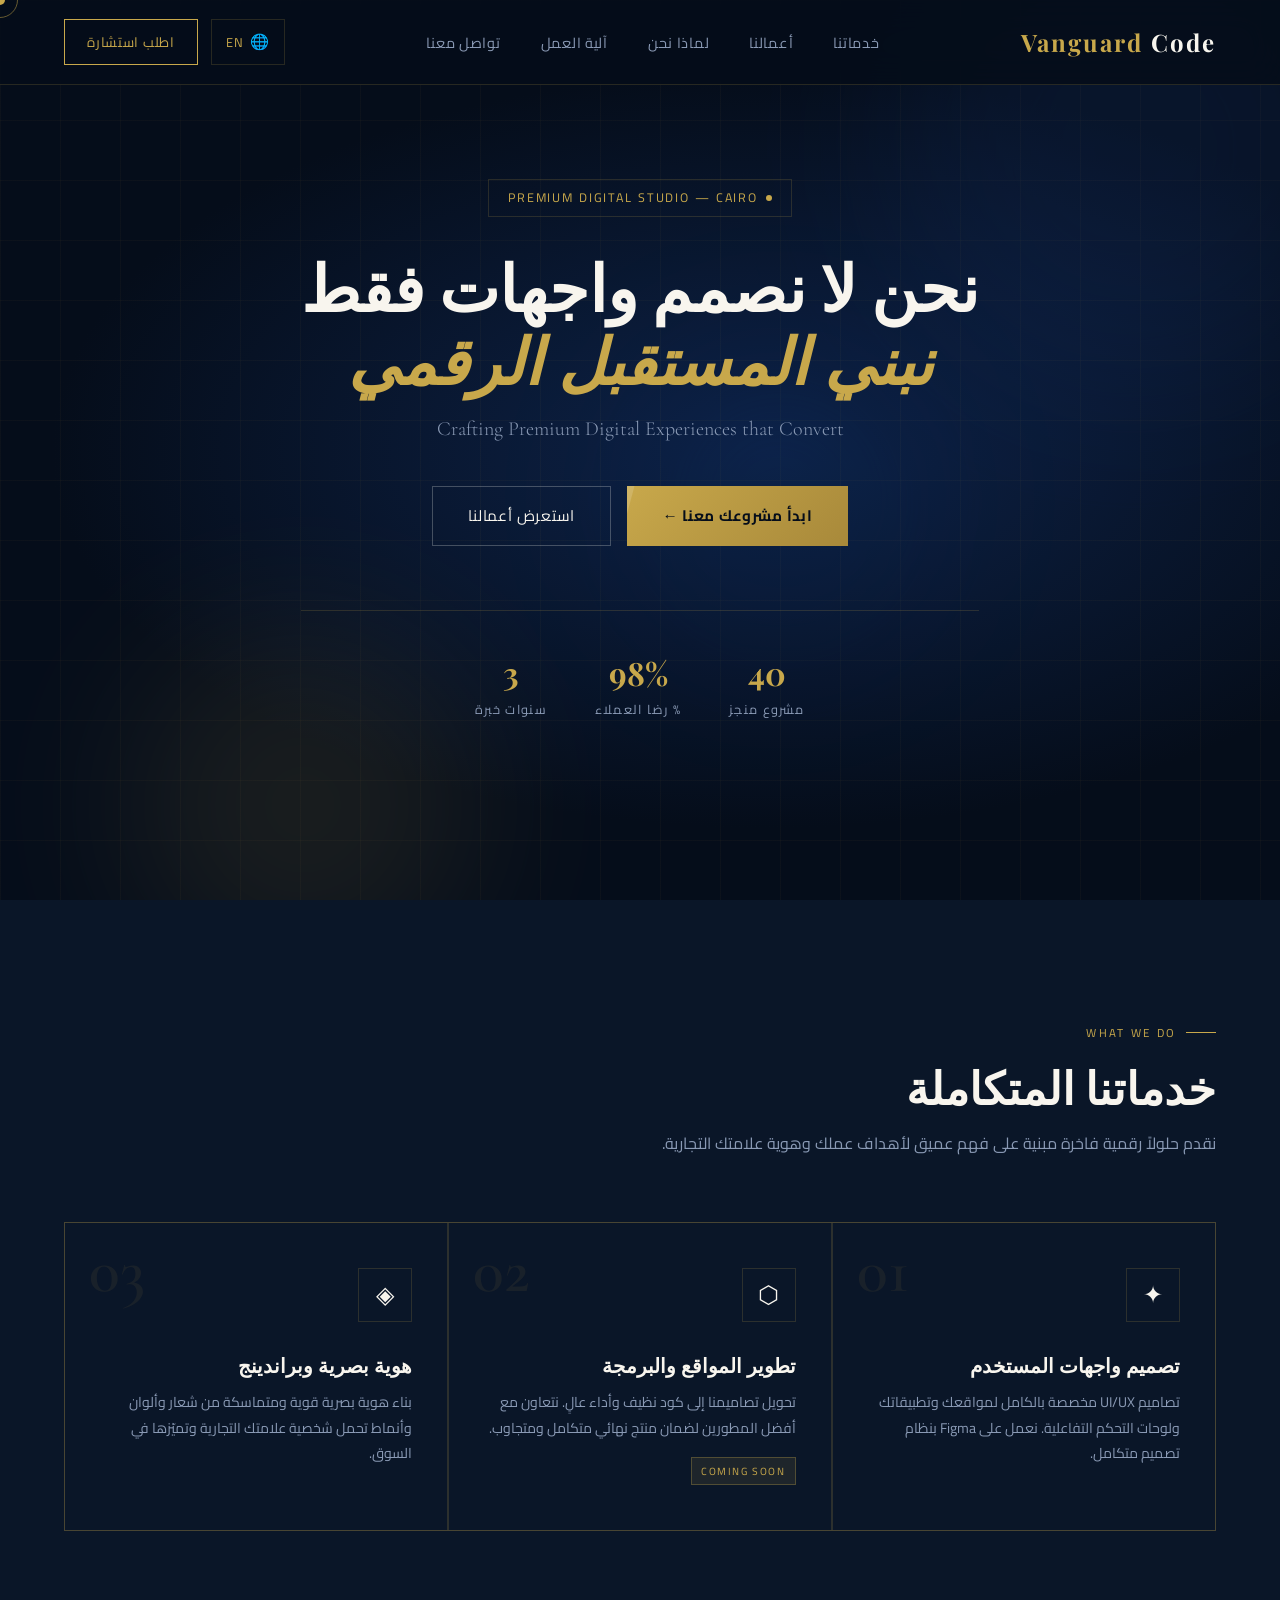
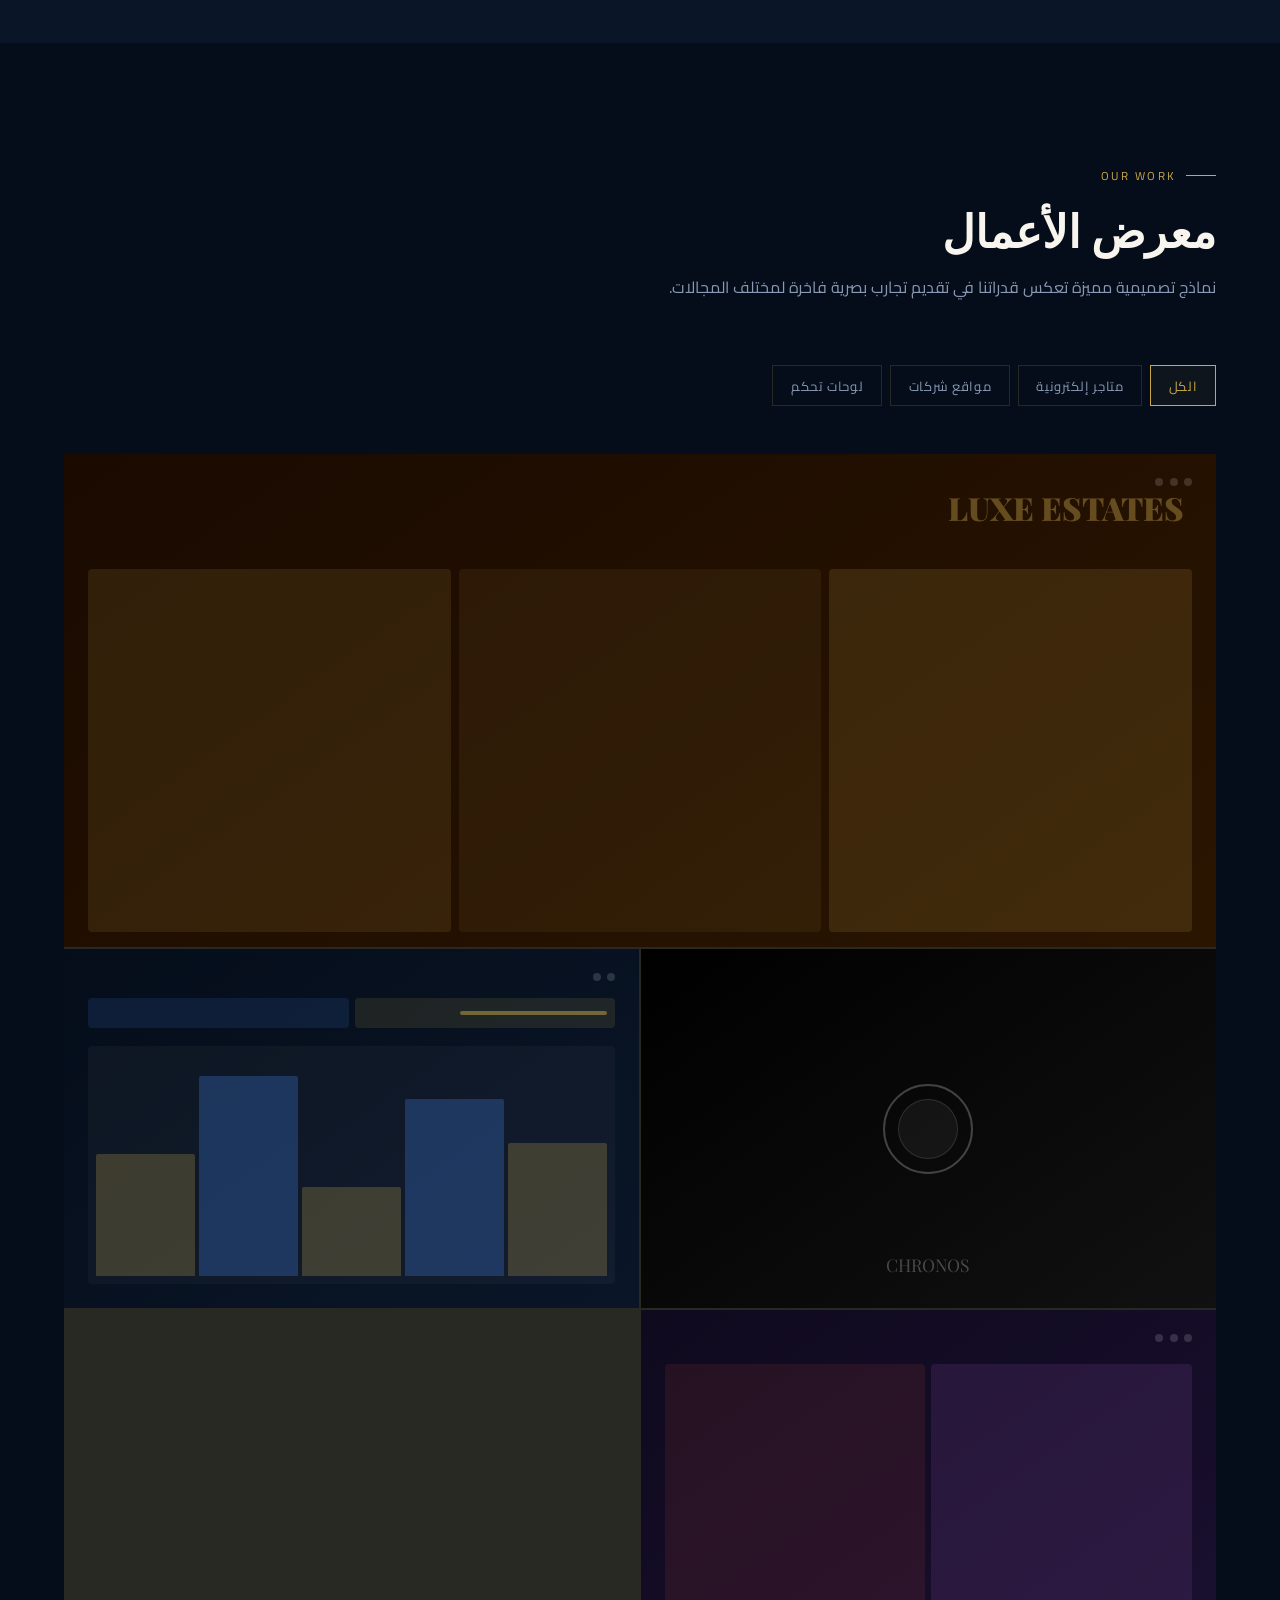
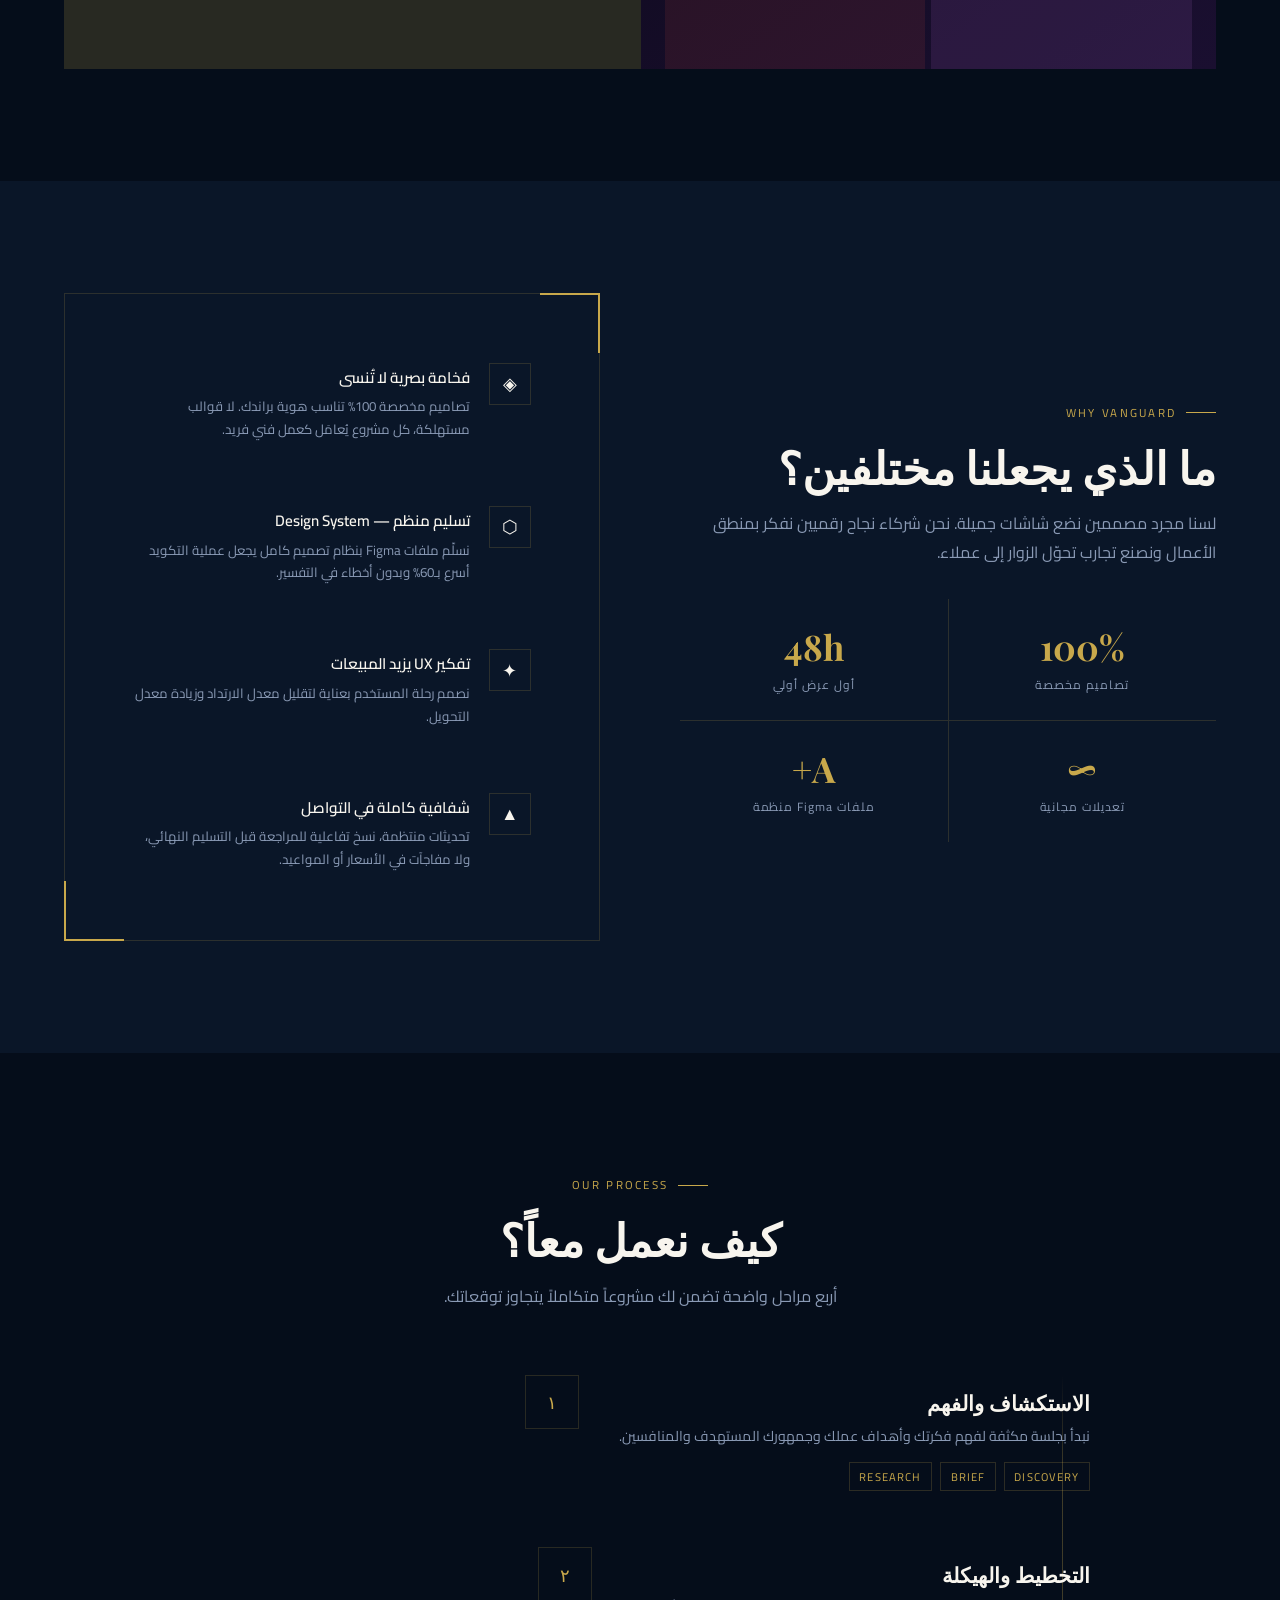
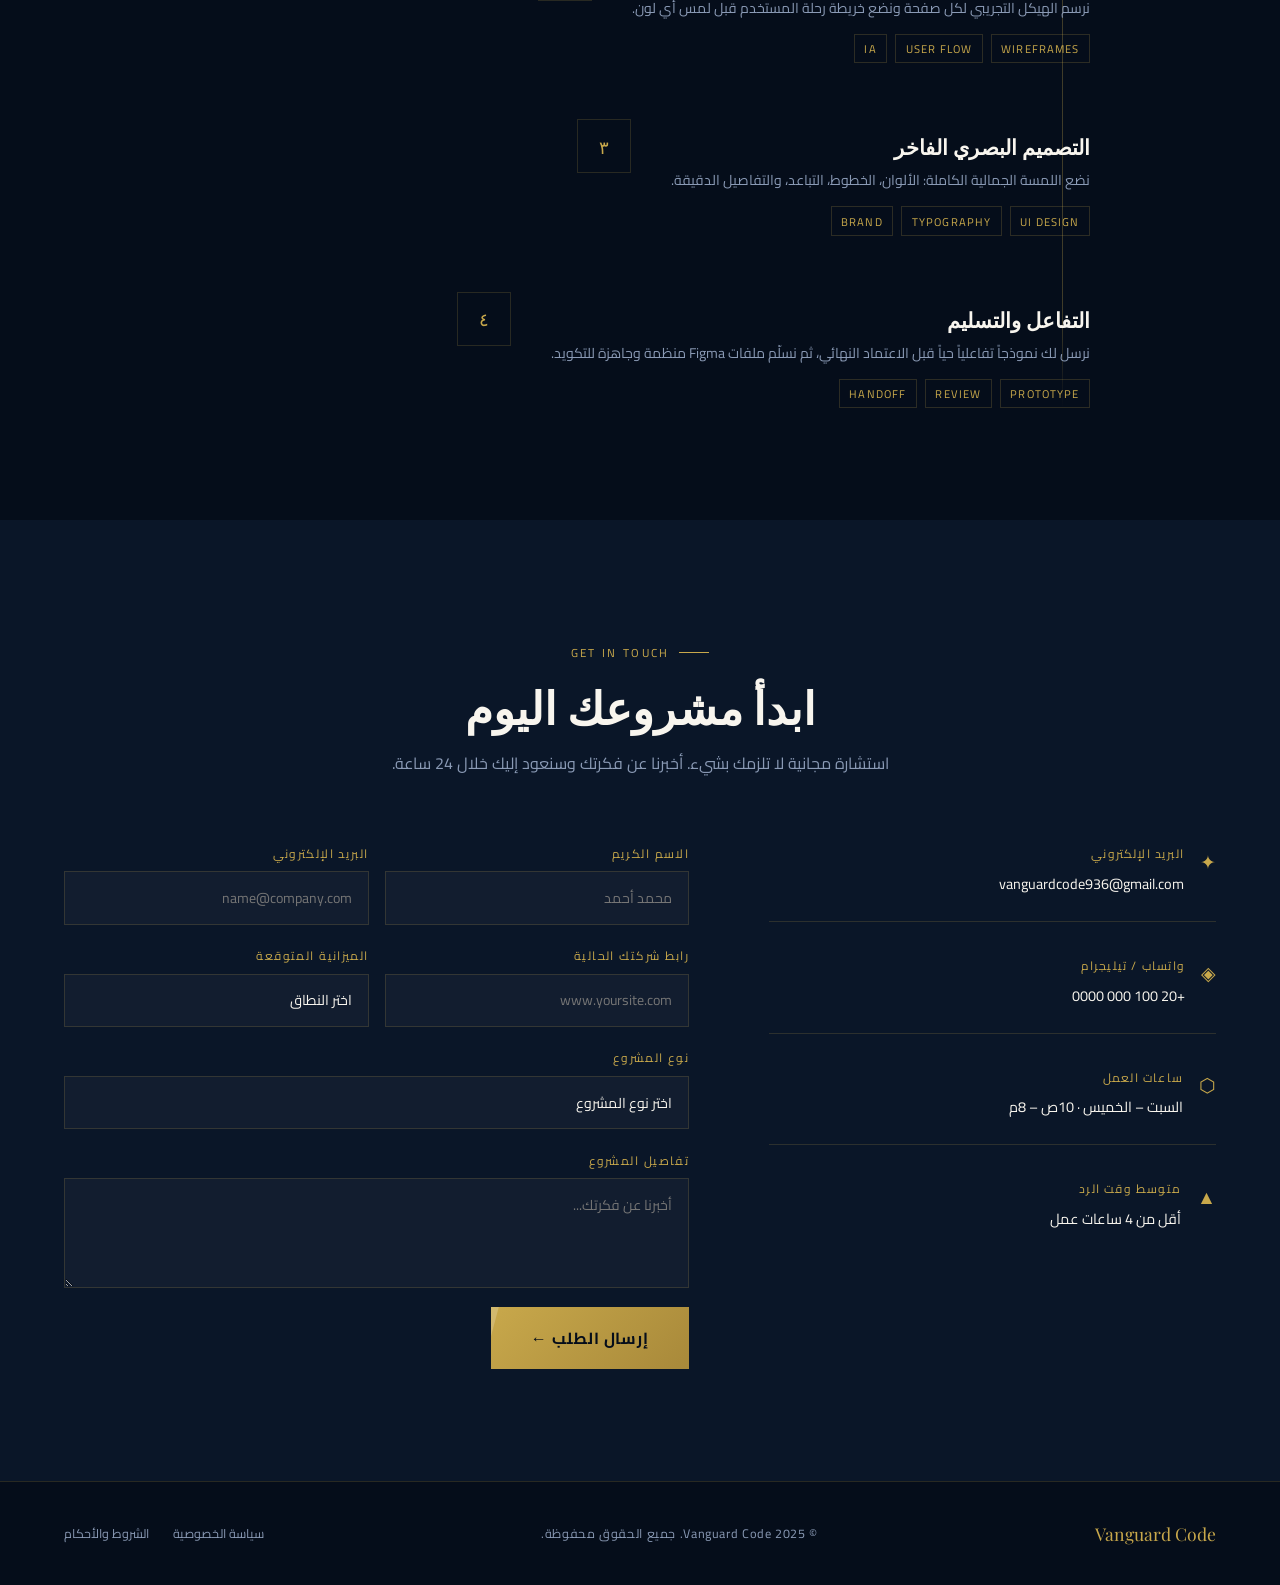
==== index.html @ 12dbbd00 "Add files via upload" ====
<!DOCTYPE html>
<html lang="ar" dir="rtl" id="htmlRoot">
<head>
    <link rel="icon" type="image/png" href="favicon.png?v=1">
<meta charset="UTF-8">
<meta name="viewport" content="width=device-width, initial-scale=1.0, viewport-fit=cover">
<meta name="apple-mobile-web-app-capable" content="yes">
<meta name="apple-mobile-web-app-status-bar-style" content="black-translucent">
<meta name="theme-color" content="#050d1a">
<meta name="mobile-web-app-capable" content="yes">
<title>Vanguard Code — نبني المستقبل الرقمي</title>
<link rel="preconnect" href="https://fonts.googleapis.com">
<link href="https://fonts.googleapis.com/css2?family=Playfair+Display:wght@400;700;900&family=Cairo:wght@300;400;600;700&family=Cormorant+Garamond:ital,wght@0,300;0,600;1,300&display=swap" rel="stylesheet">
<link rel="stylesheet" href="style.css">
</head>
<body>
 
<div class="cursor" id="cursor"></div>
<div class="cursor-ring" id="cursorRing"></div>
 
<!-- MOBILE MENU -->
<div class="mobile-menu" id="mobileMenu">
  <button class="mobile-close" id="mobileClose">✕</button>
  <a href="#services" class="mob-link" data-ar="خدماتنا" data-en="Services">خدماتنا</a>
  <a href="#portfolio" class="mob-link" data-ar="أعمالنا" data-en="Portfolio">أعمالنا</a>
  <a href="#why" class="mob-link" data-ar="لماذا نحن" data-en="Why Us">لماذا نحن</a>
  <a href="#process" class="mob-link" data-ar="آلية العمل" data-en="Process">آلية العمل</a>
  <a href="#contact" class="mob-link" data-ar="تواصل معنا" data-en="Contact">تواصل معنا</a>
</div>
 
<!-- NAV -->
<nav>
  <div class="nav-left">
    <a class="logo" href="#">Vanguard <span>Code</span></a>
  </div>
  <ul>
    <li><a href="#services" class="t" data-ar="خدماتنا" data-en="Services">خدماتنا</a></li>
    <li><a href="#portfolio" class="t" data-ar="أعمالنا" data-en="Portfolio">أعمالنا</a></li>
    <li><a href="#why" class="t" data-ar="لماذا نحن" data-en="Why Us">لماذا نحن</a></li>
    <li><a href="#process" class="t" data-ar="آلية العمل" data-en="Process">آلية العمل</a></li>
    <li><a href="#contact" class="t" data-ar="تواصل معنا" data-en="Contact">تواصل معنا</a></li>
  </ul>
  <div class="nav-right">
    <button class="lang-btn" id="langToggle">
      <span class="lang-icon">🌐</span>
      <span id="langLabel">EN</span>
    </button>
    <button class="nav-cta t" data-ar="اطلب استشارة" data-en="Free Consultation" onclick="document.querySelector('#contact').scrollIntoView({behavior:'smooth'})">اطلب استشارة</button>
    <button class="hamburger" id="hamburger" aria-label="Menu">
      <span></span><span></span><span></span>
    </button>
  </div>
</nav>
 
<!-- HERO -->
<section id="hero">
  <div class="hero-bg">
    <div class="grid-lines"></div>
    <div class="orb orb-1"></div><div class="orb orb-2"></div><div class="orb orb-3"></div>
    <div class="particles" id="particles"></div>
  </div>
  <div class="hero-content">
    <div class="hero-badge t" data-ar="PREMIUM DIGITAL STUDIO — CAIRO" data-en="PREMIUM DIGITAL STUDIO — CAIRO">PREMIUM DIGITAL STUDIO — CAIRO</div>
    <h1 class="hero-title">
      <span class="t" data-ar="نحن لا نصمم واجهات فقط" data-en="We Don't Just Design Interfaces">نحن لا نصمم واجهات فقط</span><br>
      <span class="line-gold t" data-ar="نبني المستقبل الرقمي" data-en="We Build Your Digital Future">نبني المستقبل الرقمي</span><br>
      <span class="t" data-ar="لعملك" data-en=""></span>
    </h1>
    <p class="hero-sub t" data-ar="Crafting Premium Digital Experiences that Convert" data-en="Crafting Premium Digital Experiences that Convert">Crafting Premium Digital Experiences that Convert</p>
    <div class="hero-btns">
      <button class="btn-primary t" data-ar="ابدأ مشروعك معنا ←" data-en="Start Your Project →" onclick="document.querySelector('#contact').scrollIntoView({behavior:'smooth'})">ابدأ مشروعك معنا ←</button>
      <button class="btn-secondary t" data-ar="استعرض أعمالنا" data-en="View Our Work" onclick="document.querySelector('#portfolio').scrollIntoView({behavior:'smooth'})">استعرض أعمالنا</button>
    </div>
    <div class="hero-stats">
      <div><div class="stat-num" data-count="40">0</div><div class="stat-label t" data-ar="مشروع منجز" data-en="Projects Done">مشروع منجز</div></div>
      <div><div class="stat-num" data-count="98">0</div><div class="stat-label t" data-ar="% رضا العملاء" data-en="% Client Satisfaction">% رضا العملاء</div></div>
      <div><div class="stat-num" data-count="3">0</div><div class="stat-label t" data-ar="سنوات خبرة" data-en="Years Experience">سنوات خبرة</div></div>
    </div>
  </div>
</section>
 
<!-- SERVICES -->
<section id="services">
  <div class="section-header reveal">
    <div class="section-tag">WHAT WE DO</div>
    <h2 class="section-title t" data-ar="خدماتنا المتكاملة" data-en="Our Full Services">خدماتنا المتكاملة</h2>
    <p class="section-desc t" data-ar="نقدم حلولاً رقمية فاخرة مبنية على فهم عميق لأهداف عملك وهوية علامتك التجارية." data-en="We deliver premium digital solutions built on a deep understanding of your business goals and brand identity.">نقدم حلولاً رقمية فاخرة مبنية على فهم عميق لأهداف عملك وهوية علامتك التجارية.</p>
  </div>
  <div class="services-grid reveal">
    <div class="service-card">
      <div class="service-num">01</div>
      <div class="service-icon">✦</div>
      <div class="service-name t" data-ar="تصميم واجهات المستخدم" data-en="UI/UX Design">تصميم واجهات المستخدم</div>
      <p class="service-desc t" data-ar="تصاميم UI/UX مخصصة بالكامل لمواقعك وتطبيقاتك ولوحات التحكم التفاعلية. نعمل على Figma بنظام تصميم متكامل." data-en="Fully custom UI/UX designs for your websites, apps, and interactive dashboards. We deliver complete Figma design systems.">تصاميم UI/UX مخصصة بالكامل لمواقعك وتطبيقاتك ولوحات التحكم التفاعلية. نعمل على Figma بنظام تصميم متكامل.</p>
    </div>
    <div class="service-card">
      <div class="service-num">02</div>
      <div class="service-icon">⬡</div>
      <div class="service-name t" data-ar="تطوير المواقع والبرمجة" data-en="Web Development">تطوير المواقع والبرمجة</div>
      <p class="service-desc t" data-ar="تحويل تصاميمنا إلى كود نظيف وأداء عالٍ. نتعاون مع أفضل المطورين لضمان منتج نهائي متكامل ومتجاوب." data-en="Turning our designs into clean, high-performance code. We partner with top developers to deliver a fully responsive final product.">تحويل تصاميمنا إلى كود نظيف وأداء عالٍ. نتعاون مع أفضل المطورين لضمان منتج نهائي متكامل ومتجاوب.</p>
      <div class="badge-soon">COMING SOON</div>
    </div>
    <div class="service-card">
      <div class="service-num">03</div>
      <div class="service-icon">◈</div>
      <div class="service-name t" data-ar="هوية بصرية وبراندينج" data-en="Branding & Visual Identity">هوية بصرية وبراندينج</div>
      <p class="service-desc t" data-ar="بناء هوية بصرية قوية ومتماسكة من شعار وألوان وأنماط تحمل شخصية علامتك التجارية وتميّزها في السوق." data-en="Building a strong, cohesive visual identity — logo, colors, and patterns — that embodies your brand and stands out in the market.">بناء هوية بصرية قوية ومتماسكة من شعار وألوان وأنماط تحمل شخصية علامتك التجارية وتميّزها في السوق.</p>
    </div>
  </div>
</section>
 
<!-- PORTFOLIO -->
<section id="portfolio">
  <div class="section-header reveal">
    <div class="section-tag">OUR WORK</div>
    <h2 class="section-title t" data-ar="معرض الأعمال" data-en="Portfolio">معرض الأعمال</h2>
    <p class="section-desc t" data-ar="نماذج تصميمية مميزة تعكس قدراتنا في تقديم تجارب بصرية فاخرة لمختلف المجالات." data-en="Distinctive design concepts that reflect our ability to deliver premium visual experiences across industries.">نماذج تصميمية مميزة تعكس قدراتنا في تقديم تجارب بصرية فاخرة لمختلف المجالات.</p>
  </div>
  <div class="portfolio-filters reveal">
    <button class="filter-btn active t" data-ar="الكل" data-en="All">الكل</button>
    <button class="filter-btn t" data-ar="متاجر إلكترونية" data-en="E-Commerce">متاجر إلكترونية</button>
    <button class="filter-btn t" data-ar="مواقع شركات" data-en="Corporate Sites">مواقع شركات</button>
    <button class="filter-btn t" data-ar="لوحات تحكم" data-en="Dashboards">لوحات تحكم</button>
  </div>
  <div class="portfolio-grid reveal">
    <div class="portfolio-item large">
      <div class="portfolio-visual theme-realestate">
        <div class="mock-ui">
          <div class="mock-nav"><div class="mock-dot"></div><div class="mock-dot"></div><div class="mock-dot"></div></div>
          <div style="width:40%;height:8px;border-radius:4px;background:linear-gradient(90deg,#c8a84b,#8a6520);margin-bottom:.5rem"></div>
          <div class="mock-bar" style="width:65%;margin-bottom:.3rem"></div>
          <div class="mock-bar" style="width:50%;margin-bottom:1.5rem"></div>
          <div style="display:grid;grid-template-columns:repeat(3,1fr);gap:8px;flex:1">
            <div style="background:rgba(200,168,75,.15);border-radius:4px;aspect-ratio:1"></div>
            <div style="background:rgba(200,168,75,.08);border-radius:4px;aspect-ratio:1"></div>
            <div style="background:rgba(200,168,75,.12);border-radius:4px;aspect-ratio:1"></div>
          </div>
          <div style="position:absolute;top:2rem;right:2rem;font-family:'Playfair Display',serif;font-size:2rem;color:rgba(200,168,75,.4);font-weight:900">LUXE ESTATES</div>
        </div>
      </div>
      <div class="portfolio-overlay">
        <div class="portfolio-tag t" data-ar="CONCEPT — موقع عقارات" data-en="CONCEPT — Real Estate">CONCEPT — موقع عقارات</div>
        <div class="portfolio-name t" data-ar="Luxe Estates — وجهة العقار الفاخر" data-en="Luxe Estates — Premium Real Estate">Luxe Estates — وجهة العقار الفاخر</div>
        <a href="#" class="portfolio-link t" data-ar="عرض النموذج التفاعلي" data-en="View Interactive Prototype">عرض النموذج التفاعلي</a>
      </div>
    </div>
    <div class="portfolio-item">
      <div class="portfolio-visual theme-watch">
        <div class="mock-ui">
          <div style="position:absolute;inset:0;display:flex;align-items:center;justify-content:center">
            <div style="width:90px;height:90px;border-radius:50%;border:2px solid rgba(200,200,200,.3);display:flex;align-items:center;justify-content:center">
              <div style="width:60px;height:60px;border-radius:50%;background:rgba(255,255,255,.05);border:1px solid rgba(200,200,200,.15)"></div>
            </div>
          </div>
          <div style="position:absolute;bottom:2rem;left:0;right:0;text-align:center;font-family:'Playfair Display',serif;font-size:1.1rem;color:rgba(255,255,255,.25)">CHRONOS</div>
        </div>
      </div>
      <div class="portfolio-overlay">
        <div class="portfolio-tag t" data-ar="CONCEPT — متجر ساعات فاخرة" data-en="CONCEPT — Luxury Watch Store">CONCEPT — متجر ساعات فاخرة</div>
        <div class="portfolio-name">Chronos</div>
        <a href="#" class="portfolio-link t" data-ar="عرض النموذج التفاعلي" data-en="View Interactive Prototype">عرض النموذج التفاعلي</a>
      </div>
    </div>
    <div class="portfolio-item">
      <div class="portfolio-visual theme-saas">
        <div class="mock-ui">
          <div class="mock-nav"><div class="mock-dot"></div><div class="mock-dot"></div></div>
          <div style="display:grid;grid-template-columns:1fr 1fr;gap:6px;margin-bottom:8px">
            <div style="background:rgba(200,168,75,.12);border-radius:4px;height:30px;display:flex;align-items:center;padding:0 8px"><div style="width:60%;height:4px;background:var(--gold);border-radius:2px;opacity:.5"></div></div>
            <div style="background:rgba(74,143,255,.12);border-radius:4px;height:30px"></div>
          </div>
          <div style="background:rgba(255,255,255,.03);border-radius:4px;flex:1;padding:8px">
            <div style="display:flex;gap:4px;align-items:flex-end;height:100%">
              <div style="flex:1;background:rgba(200,168,75,.25);border-radius:2px 2px 0 0;height:60%"></div>
              <div style="flex:1;background:rgba(74,143,255,.25);border-radius:2px 2px 0 0;height:80%"></div>
              <div style="flex:1;background:rgba(200,168,75,.25);border-radius:2px 2px 0 0;height:40%"></div>
              <div style="flex:1;background:rgba(74,143,255,.25);border-radius:2px 2px 0 0;height:90%"></div>
              <div style="flex:1;background:rgba(200,168,75,.25);border-radius:2px 2px 0 0;height:55%"></div>
            </div>
          </div>
        </div>
      </div>
      <div class="portfolio-overlay">
        <div class="portfolio-tag t" data-ar="CONCEPT — لوحة تحكم SaaS" data-en="CONCEPT — SaaS Dashboard">CONCEPT — لوحة تحكم SaaS</div>
        <div class="portfolio-name">Analytics Pro Dashboard</div>
        <a href="#" class="portfolio-link t" data-ar="عرض النموذج التفاعلي" data-en="View Interactive Prototype">عرض النموذج التفاعلي</a>
      </div>
    </div>
    <div class="portfolio-item">
      <div class="portfolio-visual theme-ecom">
        <div class="mock-ui">
          <div class="mock-nav"><div class="mock-dot"></div><div class="mock-dot"></div><div class="mock-dot"></div></div>
          <div style="display:grid;grid-template-columns:repeat(2,1fr);gap:6px;margin-top:4px">
            <div style="background:rgba(155,89,182,.15);border-radius:4px;aspect-ratio:3/4;display:flex;align-items:flex-end;padding:6px"><div style="width:100%;height:4px;background:rgba(155,89,182,.4);border-radius:2px"></div></div>
            <div style="background:rgba(231,76,60,.1);border-radius:4px;aspect-ratio:3/4;display:flex;align-items:flex-end;padding:6px"><div style="width:80%;height:4px;background:rgba(231,76,60,.4);border-radius:2px"></div></div>
          </div>
        </div>
      </div>
      <div class="portfolio-overlay">
        <div class="portfolio-tag t" data-ar="CONCEPT — متجر إلكتروني" data-en="CONCEPT — E-Commerce">CONCEPT — متجر إلكتروني</div>
        <div class="portfolio-name t" data-ar="Nova Store — تجربة تسوق فريدة" data-en="Nova Store — Unique Shopping Experience">Nova Store — تجربة تسوق فريدة</div>
        <a href="#" class="portfolio-link t" data-ar="عرض النموذج التفاعلي" data-en="View Interactive Prototype">عرض النموذج التفاعلي</a>
      </div>
    </div>
  </div>
</section>
 
<!-- WHY -->
<section id="why">
  <div class="why-grid">
    <div class="reveal">
      <div class="section-tag">WHY VANGUARD</div>
      <h2 class="section-title t" data-ar="ما الذي يجعلنا مختلفين؟" data-en="What Makes Us Different?">ما الذي يجعلنا مختلفين؟</h2>
      <p class="section-desc t" data-ar="لسنا مجرد مصممين نضع شاشات جميلة. نحن شركاء نجاح رقميين نفكر بمنطق الأعمال ونصنع تجارب تحوّل الزوار إلى عملاء." data-en="We're not just designers putting pretty screens together. We're digital success partners who think in business logic and craft experiences that turn visitors into clients.">لسنا مجرد مصممين نضع شاشات جميلة. نحن شركاء نجاح رقميين نفكر بمنطق الأعمال ونصنع تجارب تحوّل الزوار إلى عملاء.</p>
      <div class="why-numbers">
        <div class="why-num-box"><div class="why-big">100%</div><div class="why-label t" data-ar="تصاميم مخصصة" data-en="Custom Designs">تصاميم مخصصة</div></div>
        <div class="why-num-box"><div class="why-big">48h</div><div class="why-label t" data-ar="أول عرض أولي" data-en="First Draft">أول عرض أولي</div></div>
        <div class="why-num-box"><div class="why-big">∞</div><div class="why-label t" data-ar="تعديلات مجانية" data-en="Free Revisions">تعديلات مجانية</div></div>
        <div class="why-num-box"><div class="why-big">A+</div><div class="why-label t" data-ar="ملفات Figma منظمة" data-en="Organized Figma Files">ملفات Figma منظمة</div></div>
      </div>
    </div>
    <div class="why-visual reveal">
      <div class="why-inner">
        <div class="why-feature"><div class="why-icon">◈</div><div><div class="why-feat-title t" data-ar="فخامة بصرية لا تُنسى" data-en="Unforgettable Visual Luxury">فخامة بصرية لا تُنسى</div><p class="why-feat-desc t" data-ar="تصاميم مخصصة 100% تناسب هوية براندك. لا قوالب مستهلكة، كل مشروع يُعامَل كعمل فني فريد." data-en="100% custom designs that match your brand identity. No overused templates — every project is treated as a unique work of art.">تصاميم مخصصة 100% تناسب هوية براندك. لا قوالب مستهلكة، كل مشروع يُعامَل كعمل فني فريد.</p></div></div>
        <div class="why-feature"><div class="why-icon">⬡</div><div><div class="why-feat-title t" data-ar="تسليم منظم — Design System" data-en="Structured Delivery — Design System">تسليم منظم — Design System</div><p class="why-feat-desc t" data-ar="نسلّم ملفات Figma بنظام تصميم كامل يجعل عملية التكويد أسرع بـ60% وبدون أخطاء في التفسير." data-en="We deliver Figma files with a complete design system, making coding 60% faster and error-free.">نسلّم ملفات Figma بنظام تصميم كامل يجعل عملية التكويد أسرع بـ60% وبدون أخطاء في التفسير.</p></div></div>
        <div class="why-feature"><div class="why-icon">✦</div><div><div class="why-feat-title t" data-ar="تفكير UX يزيد المبيعات" data-en="UX Thinking That Drives Sales">تفكير UX يزيد المبيعات</div><p class="why-feat-desc t" data-ar="نصمم رحلة المستخدم بعناية لتقليل معدل الارتداد وزيادة معدل التحويل." data-en="We carefully design the user journey to reduce bounce rates and increase conversions.">نصمم رحلة المستخدم بعناية لتقليل معدل الارتداد وزيادة معدل التحويل.</p></div></div>
        <div class="why-feature"><div class="why-icon">▲</div><div><div class="why-feat-title t" data-ar="شفافية كاملة في التواصل" data-en="Full Transparency">شفافية كاملة في التواصل</div><p class="why-feat-desc t" data-ar="تحديثات منتظمة، نسخ تفاعلية للمراجعة قبل التسليم النهائي، ولا مفاجآت في الأسعار أو المواعيد." data-en="Regular updates, interactive prototypes for review before final delivery, and no surprises in pricing or timelines.">تحديثات منتظمة، نسخ تفاعلية للمراجعة قبل التسليم النهائي، ولا مفاجآت في الأسعار أو المواعيد.</p></div></div>
      </div>
    </div>
  </div>
</section>
 
<!-- PROCESS -->
<section id="process">
  <div class="section-header reveal" style="text-align:center;margin:0 auto 4rem;">
    <div class="section-tag" style="justify-content:center">OUR PROCESS</div>
    <h2 class="section-title t" data-ar="كيف نعمل معاً؟" data-en="How We Work Together">كيف نعمل معاً؟</h2>
    <p class="section-desc t" style="margin:0 auto" data-ar="أربع مراحل واضحة تضمن لك مشروعاً متكاملاً يتجاوز توقعاتك." data-en="Four clear phases that guarantee a complete project exceeding your expectations.">أربع مراحل واضحة تضمن لك مشروعاً متكاملاً يتجاوز توقعاتك.</p>
  </div>
  <div class="process-timeline reveal">
    <div class="process-line"></div>
    <div class="process-step">
      <div class="step-content">
        <div class="step-name t" data-ar="الاستكشاف والفهم" data-en="Discovery & Understanding">الاستكشاف والفهم</div>
        <p class="step-desc t" data-ar="نبدأ بجلسة مكثفة لفهم فكرتك وأهداف عملك وجمهورك المستهدف والمنافسين." data-en="We start with an intensive session to understand your idea, business goals, target audience, and competitors.">نبدأ بجلسة مكثفة لفهم فكرتك وأهداف عملك وجمهورك المستهدف والمنافسين.</p>
        <div class="step-tags"><span class="step-tag">DISCOVERY</span><span class="step-tag">BRIEF</span><span class="step-tag">RESEARCH</span></div>
      </div>
      <div class="step-marker">١</div>
    </div>
    <div class="process-step">
      <div class="step-content">
        <div class="step-name t" data-ar="التخطيط والهيكلة" data-en="Planning & Wireframing">التخطيط والهيكلة</div>
        <p class="step-desc t" data-ar="نرسم الهيكل التجريبي لكل صفحة ونضع خريطة رحلة المستخدم قبل لمس أي لون." data-en="We sketch wireframes for every page and map the user journey before touching any color.">نرسم الهيكل التجريبي لكل صفحة ونضع خريطة رحلة المستخدم قبل لمس أي لون.</p>
        <div class="step-tags"><span class="step-tag">WIREFRAMES</span><span class="step-tag">USER FLOW</span><span class="step-tag">IA</span></div>
      </div>
      <div class="step-marker">٢</div>
    </div>
    <div class="process-step">
      <div class="step-content">
        <div class="step-name t" data-ar="التصميم البصري الفاخر" data-en="Premium Visual Design">التصميم البصري الفاخر</div>
        <p class="step-desc t" data-ar="نضع اللمسة الجمالية الكاملة: الألوان، الخطوط، التباعد، والتفاصيل الدقيقة." data-en="We apply the full aesthetic treatment: colors, typography, spacing, and the fine details that make it look premium.">نضع اللمسة الجمالية الكاملة: الألوان، الخطوط، التباعد، والتفاصيل الدقيقة.</p>
        <div class="step-tags"><span class="step-tag">UI DESIGN</span><span class="step-tag">TYPOGRAPHY</span><span class="step-tag">BRAND</span></div>
      </div>
      <div class="step-marker">٣</div>
    </div>
    <div class="process-step">
      <div class="step-content">
        <div class="step-name t" data-ar="التفاعل والتسليم" data-en="Prototype & Handoff">التفاعل والتسليم</div>
        <p class="step-desc t" data-ar="نرسل لك نموذجاً تفاعلياً حياً قبل الاعتماد النهائي، ثم نسلّم ملفات Figma منظمة وجاهزة للتكويد." data-en="We send you a live interactive prototype before final approval, then deliver organized Figma files ready for development.">نرسل لك نموذجاً تفاعلياً حياً قبل الاعتماد النهائي، ثم نسلّم ملفات Figma منظمة وجاهزة للتكويد.</p>
        <div class="step-tags"><span class="step-tag">PROTOTYPE</span><span class="step-tag">REVIEW</span><span class="step-tag">HANDOFF</span></div>
      </div>
      <div class="step-marker">٤</div>
    </div>
  </div>
</section>
 
<!-- CONTACT -->
<section id="contact">
  <div class="section-header reveal" style="text-align:center;margin:0 auto 4rem;">
    <div class="section-tag" style="justify-content:center">GET IN TOUCH</div>
    <h2 class="section-title t" data-ar="ابدأ مشروعك اليوم" data-en="Start Your Project Today">ابدأ مشروعك اليوم</h2>
    <p class="section-desc t" style="margin:0 auto" data-ar="استشارة مجانية لا تلزمك بشيء. أخبرنا عن فكرتك وسنعود إليك خلال 24 ساعة." data-en="A free consultation with no strings attached. Tell us your idea and we'll get back to you within 24 hours.">استشارة مجانية لا تلزمك بشيء. أخبرنا عن فكرتك وسنعود إليك خلال 24 ساعة.</p>
  </div>
  <div class="contact-grid">
    <div class="contact-info reveal">
      <div class="contact-item"><div class="contact-icon">✦</div><div><div class="contact-label t" data-ar="البريد الإلكتروني" data-en="Email">البريد الإلكتروني</div><div class="contact-value">vanguardcode936@gmail.com</div></div></div>
      <div class="contact-item"><div class="contact-icon">◈</div><div><div class="contact-label t" data-ar="واتساب / تيليجرام" data-en="WhatsApp / Telegram">واتساب / تيليجرام</div><div class="contact-value">+20 100 000 0000</div></div></div>
      <div class="contact-item"><div class="contact-icon">⬡</div><div><div class="contact-label t" data-ar="ساعات العمل" data-en="Working Hours">ساعات العمل</div><div class="contact-value t" data-ar="السبت – الخميس · 10ص – 8م" data-en="Sat – Thu · 10AM – 8PM">السبت – الخميس · 10ص – 8م</div></div></div>
      <div class="contact-item"><div class="contact-icon">▲</div><div><div class="contact-label t" data-ar="متوسط وقت الرد" data-en="Average Response Time">متوسط وقت الرد</div><div class="contact-value t" data-ar="أقل من 4 ساعات عمل" data-en="Under 4 business hours">أقل من 4 ساعات عمل</div></div></div>
    </div>
    <div class="contact-form reveal">
      <div class="form-row">
        <div class="form-group"><label class="form-label t" data-ar="الاسم الكريم" data-en="Full Name">الاسم الكريم</label><input class="form-input" type="text" id="fname" placeholder="محمد أحمد"></div>
        <div class="form-group"><label class="form-label t" data-ar="البريد الإلكتروني" data-en="Email Address">البريد الإلكتروني</label><input class="form-input" type="email" id="femail" placeholder="name@company.com"></div>
      </div>
      <div class="form-row">
        <div class="form-group"><label class="form-label t" data-ar="رابط شركتك الحالية" data-en="Current Website (optional)">رابط شركتك الحالية</label><input class="form-input" type="url" id="fsiteurl" placeholder="www.yoursite.com"></div>
        <div class="form-group">
          <label class="form-label t" data-ar="الميزانية المتوقعة" data-en="Expected Budget">الميزانية المتوقعة</label>
          <select class="form-select form-input" id="fbudget">
            <option value="" class="t" data-ar="اختر النطاق" data-en="Select Range">اختر النطاق</option>
            <option>أقل من $500</option><option>$500 – $1,500</option><option>$1,500 – $3,000</option><option>$3,000 – $5,000</option><option>أكثر من $5,000</option>
          </select>
        </div>
      </div>
      <div class="form-group">
        <label class="form-label t" data-ar="نوع المشروع" data-en="Project Type">نوع المشروع</label>
        <select class="form-select form-input" id="ftype">
          <option value="" class="t" data-ar="اختر نوع المشروع" data-en="Select Project Type">اختر نوع المشروع</option>
          <option class="t" data-ar="موقع شركة / خدمات" data-en="Corporate / Services Website">موقع شركة / خدمات</option>
          <option class="t" data-ar="متجر إلكتروني" data-en="E-Commerce Store">متجر إلكتروني</option>
          <option class="t" data-ar="تطبيق موبايل" data-en="Mobile App">تطبيق موبايل</option>
          <option class="t" data-ar="لوحة تحكم / SaaS" data-en="Dashboard / SaaS">لوحة تحكم / SaaS</option>
          <option class="t" data-ar="هوية بصرية" data-en="Visual Identity">هوية بصرية</option>
          <option class="t" data-ar="أخرى" data-en="Other">أخرى</option>
        </select>
      </div>
      <div class="form-group">
        <label class="form-label t" data-ar="تفاصيل المشروع" data-en="Project Details">تفاصيل المشروع</label>
        <textarea class="form-textarea" id="fmessage" placeholder="أخبرنا عن فكرتك..."></textarea>
      </div>
      <div class="form-success" id="formSuccess">✦ &nbsp; <span class="t" data-ar="شكراً! تم استلام طلبك وسنتواصل معك خلال 24 ساعة." data-en="Thank you! Your request has been received. We'll be in touch within 24 hours.">شكراً! تم استلام طلبك وسنتواصل معك خلال 24 ساعة.</span></div>
      <button class="btn-submit t" id="submitBtn" data-ar="إرسال الطلب ←" data-en="Send Request →">إرسال الطلب ←</button>
    </div>
  </div>
</section>
 
<!-- FOOTER -->
<footer>
  <div class="footer-logo">Vanguard Code</div>
  <div class="footer-copy t" data-ar="© 2025 Vanguard Code. جميع الحقوق محفوظة." data-en="© 2025 Vanguard Code. All rights reserved.">© 2025 Vanguard Code. جميع الحقوق محفوظة.</div>
  <div class="footer-links">
    <a href="#" class="t" data-ar="سياسة الخصوصية" data-en="Privacy Policy">سياسة الخصوصية</a>
    <a href="#" class="t" data-ar="الشروط والأحكام" data-en="Terms & Conditions">الشروط والأحكام</a>
  </div>
</footer>
<script src="script.js"></script>
</body>
</html>
---- style.css ----
:root {
    --navy:#050d1a; --navy-mid:#0a1628; --navy-light:#0f2040;
    --gold:#c8a84b; --gold-light:#e2c47a; --gold-pale:#f5e6b8;
    --white:#f8f5ee; --gray:#8a9ab5; --border:rgba(200,168,75,0.18);
    --safe-top:env(safe-area-inset-top,0px);
    --safe-bottom:env(safe-area-inset-bottom,0px);
    --safe-left:env(safe-area-inset-left,0px);
    --safe-right:env(safe-area-inset-right,0px);
  }
  *,*::before,*::after{box-sizing:border-box;margin:0;padding:0;-webkit-tap-highlight-color:transparent;}
  html{scroll-behavior:smooth;-webkit-text-size-adjust:100%;text-size-adjust:100%;}
  body{
    font-family:'Cairo',sans-serif;background:var(--navy);color:var(--white);
    overflow-x:hidden;cursor:none;
    padding-left:var(--safe-left);padding-right:var(--safe-right);
  }
  @media(hover:none){body{cursor:auto;}.cursor,.cursor-ring{display:none!important;}}
 
  /* ── CURSOR ── */
  .cursor{width:10px;height:10px;background:var(--gold);border-radius:50%;position:fixed;top:0;left:0;pointer-events:none;z-index:9999;transform:translate(-50%,-50%);transition:transform .1s;}
  .cursor-ring{width:36px;height:36px;border:1px solid rgba(200,168,75,.5);border-radius:50%;position:fixed;top:0;left:0;pointer-events:none;z-index:9998;transform:translate(-50%,-50%);transition:all .25s ease;}
 
  /* ── LANG TOGGLE ── */
  .lang-btn{
    display:inline-flex;align-items:center;gap:.4rem;
    background:transparent;border:1px solid var(--border);
    color:var(--gold);padding:.45rem .9rem;
    font-family:'Cairo',sans-serif;font-size:.8rem;
    cursor:pointer;transition:all .3s;letter-spacing:.05em;
    -webkit-tap-highlight-color:transparent;
  }
  .lang-btn:hover{border-color:var(--gold);background:rgba(200,168,75,.08);}
  .lang-btn .lang-icon{font-size:.95rem;}
 
  /* ── NAV ── */
  nav{
    position:fixed;top:0;width:100%;z-index:100;
    display:flex;align-items:center;justify-content:space-between;
    padding:1.2rem 4rem;padding-top:calc(1.2rem + var(--safe-top));
    background:rgba(5,13,26,.88);backdrop-filter:blur(18px);-webkit-backdrop-filter:blur(18px);
    border-bottom:1px solid var(--border);animation:fadeDown .8s ease forwards;
  }
  @keyframes fadeDown{from{opacity:0;transform:translateY(-20px);}to{opacity:1;transform:translateY(0);}}
  .nav-left{display:flex;align-items:center;gap:1.2rem;}
  .logo{font-family:'Playfair Display',serif;font-size:1.5rem;font-weight:700;color:var(--gold);letter-spacing:2px;text-decoration:none;}
  .logo span{color:var(--white);}
  nav ul{display:flex;gap:2.5rem;list-style:none;}
  nav ul a{color:var(--gray);font-size:.9rem;text-decoration:none;letter-spacing:.05em;transition:color .3s;}
  nav ul a:hover{color:var(--gold);}
  .nav-right{display:flex;align-items:center;gap:.8rem;}
  .nav-cta{
    background:transparent;border:1px solid var(--gold);color:var(--gold);
    padding:.55rem 1.4rem;font-family:'Cairo',sans-serif;font-size:.85rem;
    cursor:pointer;transition:all .35s;letter-spacing:.05em;
  }
  .nav-cta:hover{background:var(--gold);color:var(--navy);}
 
  /* ── MOBILE NAV ── */
  .hamburger{display:none;flex-direction:column;gap:5px;background:none;border:none;cursor:pointer;padding:.4rem;}
  .hamburger span{display:block;width:22px;height:1.5px;background:var(--gold);transition:all .3s;}
  .mobile-menu{
    display:none;position:fixed;top:0;left:0;right:0;bottom:0;
    background:rgba(5,13,26,.97);backdrop-filter:blur(20px);-webkit-backdrop-filter:blur(20px);
    z-index:200;flex-direction:column;align-items:center;justify-content:center;gap:2.5rem;
    padding-top:var(--safe-top);padding-bottom:var(--safe-bottom);
  }
  .mobile-menu.open{display:flex;}
  .mobile-menu a{font-family:'Playfair Display',serif;font-size:1.8rem;color:var(--white);text-decoration:none;transition:color .3s;}
  .mobile-menu a:hover{color:var(--gold);}
  .mobile-close{position:absolute;top:calc(1.5rem + var(--safe-top));right:1.5rem;background:none;border:none;color:var(--gold);font-size:1.5rem;cursor:pointer;}
 
  /* ── HERO ── */
  #hero{min-height:100svh;min-height:100vh;display:flex;align-items:center;justify-content:center;position:relative;overflow:hidden;padding:0 4rem;}
  .hero-bg{position:absolute;inset:0;z-index:0;background:radial-gradient(ellipse 80% 60% at 60% 50%,#0d2248 0%,var(--navy) 70%);}
  .grid-lines{position:absolute;inset:0;background-image:linear-gradient(rgba(200,168,75,.04) 1px,transparent 1px),linear-gradient(90deg,rgba(200,168,75,.04) 1px,transparent 1px);background-size:60px 60px;animation:gridShift 20s linear infinite;}
  @keyframes gridShift{from{transform:translateY(0);}to{transform:translateY(60px);}}
  .orb{position:absolute;border-radius:50%;filter:blur(80px);opacity:.18;animation:orbFloat 8s ease-in-out infinite;}
  .orb-1{width:500px;height:500px;background:#1a3a7a;top:-100px;right:-100px;}
  .orb-2{width:350px;height:350px;background:var(--gold);bottom:-80px;left:10%;animation-delay:-3s;opacity:.1;}
  .orb-3{width:280px;height:280px;background:#0a2855;top:40%;left:50%;animation-delay:-5s;}
  @keyframes orbFloat{0%,100%{transform:translateY(0) scale(1);}50%{transform:translateY(-30px) scale(1.05);}}
  .particles{position:absolute;inset:0;overflow:hidden;}
  .particle{position:absolute;width:2px;height:2px;background:var(--gold);border-radius:50%;animation:particleFly linear infinite;opacity:0;}
  @keyframes particleFly{0%{transform:translateY(100vh) translateX(0);opacity:0;}10%{opacity:.6;}90%{opacity:.3;}100%{transform:translateY(-10vh) translateX(40px);opacity:0;}}
  .hero-content{position:relative;z-index:2;max-width:780px;text-align:center;}
  .hero-badge{display:inline-flex;align-items:center;gap:.5rem;border:1px solid var(--border);padding:.4rem 1.2rem;font-size:.78rem;letter-spacing:.15em;color:var(--gold);margin-bottom:2rem;animation:fadeUp 1s .3s both;}
  .hero-badge::before{content:'';width:6px;height:6px;background:var(--gold);border-radius:50%;animation:pulse 2s infinite;}
  @keyframes pulse{0%,100%{opacity:1;transform:scale(1);}50%{opacity:.4;transform:scale(1.5);}}
  .hero-title{font-family:'Playfair Display',serif;font-size:clamp(2.2rem,5vw,4.5rem);font-weight:900;line-height:1.15;margin-bottom:1rem;animation:fadeUp 1s .5s both;}
  .hero-title .line-gold{color:var(--gold);font-style:italic;}
  .hero-sub{font-family:'Cormorant Garamond',serif;font-size:1.25rem;font-weight:300;color:var(--gray);margin-bottom:2.5rem;line-height:1.7;animation:fadeUp 1s .7s both;}
  .hero-btns{display:flex;gap:1rem;justify-content:center;flex-wrap:wrap;animation:fadeUp 1s .9s both;}
  .btn-primary{background:linear-gradient(135deg,var(--gold) 0%,#a8893a 100%);color:var(--navy);padding:.9rem 2.2rem;font-family:'Cairo',sans-serif;font-weight:700;font-size:.95rem;border:none;cursor:pointer;transition:all .4s;letter-spacing:.05em;position:relative;overflow:hidden;}
  .btn-primary::after{content:'';position:absolute;inset:0;background:rgba(255,255,255,.15);transform:translateX(-100%) skewX(-15deg);transition:transform .5s;}
  .btn-primary:hover::after{transform:translateX(120%) skewX(-15deg);}
  .btn-primary:hover{transform:translateY(-2px);box-shadow:0 12px 40px rgba(200,168,75,.3);}
  .btn-secondary{background:transparent;color:var(--white);border:1px solid rgba(248,245,238,.25);padding:.9rem 2.2rem;font-family:'Cairo',sans-serif;font-size:.95rem;cursor:pointer;transition:all .35s;letter-spacing:.05em;}
  .btn-secondary:hover{border-color:var(--gold);color:var(--gold);}
  .hero-stats{display:flex;gap:3rem;justify-content:center;margin-top:4rem;padding-top:2.5rem;border-top:1px solid var(--border);animation:fadeUp 1s 1.1s both;flex-wrap:wrap;}
  .stat-num{font-family:'Playfair Display',serif;font-size:2rem;color:var(--gold);font-weight:700;}
  .stat-label{font-size:.8rem;color:var(--gray);letter-spacing:.1em;margin-top:.2rem;}
  @keyframes fadeUp{from{opacity:0;transform:translateY(30px);}to{opacity:1;transform:translateY(0);}}
 
  /* ── SECTIONS ── */
  section{padding:7rem 4rem;}
  .section-tag{display:inline-flex;align-items:center;gap:.6rem;font-size:.72rem;letter-spacing:.2em;color:var(--gold);margin-bottom:1rem;}
  .section-tag::before{content:'';width:30px;height:1px;background:var(--gold);}
  .section-title{font-family:'Playfair Display',serif;font-size:clamp(1.8rem,3.5vw,3rem);font-weight:700;line-height:1.2;margin-bottom:1rem;}
  .section-desc{color:var(--gray);font-size:1rem;line-height:1.8;max-width:600px;}
  .section-header{margin-bottom:4rem;}
 
  /* ── SERVICES ── */
  #services{background:var(--navy-mid);}
  .services-grid{display:grid;grid-template-columns:repeat(3,1fr);gap:1.5px;background:var(--border);border:1px solid var(--border);}
  .service-card{background:var(--navy-mid);padding:2.8rem 2.2rem;position:relative;overflow:hidden;transition:all .4s;}
  .service-card::before{content:'';position:absolute;top:0;right:0;width:0;height:1px;background:var(--gold);transition:width .5s ease;}
  .service-card:hover::before{width:100%;}
  .service-card::after{content:'';position:absolute;bottom:0;left:0;right:0;top:0;background:linear-gradient(135deg,rgba(200,168,75,.04),transparent);opacity:0;transition:opacity .4s;}
  .service-card:hover::after{opacity:1;}
  .service-card:hover{transform:translateY(-4px);}
  .service-icon{width:54px;height:54px;border:1px solid var(--border);display:flex;align-items:center;justify-content:center;margin-bottom:1.8rem;font-size:1.5rem;transition:border-color .3s;}
  .service-card:hover .service-icon{border-color:var(--gold);}
  .service-num{font-family:'Cormorant Garamond',serif;font-size:4rem;color:rgba(200,168,75,.08);position:absolute;top:1rem;left:1.5rem;font-weight:600;line-height:1;transition:color .3s;}
  .service-card:hover .service-num{color:rgba(200,168,75,.14);}
  .service-name{font-family:'Playfair Display',serif;font-size:1.25rem;font-weight:700;margin-bottom:.8rem;}
  .service-desc{color:var(--gray);font-size:.88rem;line-height:1.8;}
  .badge-soon{display:inline-block;background:rgba(200,168,75,.1);border:1px solid rgba(200,168,75,.3);color:var(--gold);font-size:.65rem;letter-spacing:.15em;padding:.2rem .6rem;margin-top:1rem;}
 
  /* ── PORTFOLIO ── */
  #portfolio{background:var(--navy);}
  .portfolio-filters{display:flex;gap:.5rem;margin-bottom:3rem;flex-wrap:wrap;}
  .filter-btn{padding:.45rem 1.1rem;background:transparent;border:1px solid var(--border);color:var(--gray);font-family:'Cairo',sans-serif;font-size:.82rem;cursor:pointer;transition:all .3s;letter-spacing:.05em;}
  .filter-btn.active,.filter-btn:hover{border-color:var(--gold);color:var(--gold);background:rgba(200,168,75,.05);}
  .portfolio-grid{display:grid;grid-template-columns:repeat(2,1fr);gap:1.5px;background:var(--border);}
  .portfolio-item{position:relative;overflow:hidden;background:var(--navy-light);aspect-ratio:16/10;cursor:pointer;}
  .portfolio-item.large{grid-column:span 2;aspect-ratio:21/9;}
  .portfolio-visual{width:100%;height:100%;display:flex;align-items:center;justify-content:center;position:relative;overflow:hidden;transition:transform .6s cubic-bezier(.16,1,.3,1);}
  .portfolio-item:hover .portfolio-visual{transform:scale(1.03);}
  .mock-ui{width:100%;height:100%;position:absolute;inset:0;padding:1.5rem;display:flex;flex-direction:column;gap:.6rem;overflow:hidden;}
  .mock-nav{display:flex;gap:.4rem;align-items:center;margin-bottom:.5rem;}
  .mock-dot{width:8px;height:8px;border-radius:50%;background:rgba(255,255,255,.15);}
  .mock-bar{height:4px;border-radius:2px;background:rgba(255,255,255,.08);}
  .theme-realestate{background:linear-gradient(145deg,#1a0a00,#2a1500);}
  .theme-watch{background:linear-gradient(145deg,#000,#111);}
  .theme-saas{background:linear-gradient(145deg,#050d1a,#0a1628);}
  .theme-ecom{background:linear-gradient(145deg,#0f0a1e,#1a0f30);}
  .portfolio-overlay{position:absolute;inset:0;background:linear-gradient(to top,rgba(5,13,26,.95) 0%,rgba(5,13,26,.3) 60%,transparent 100%);opacity:0;transition:opacity .4s;display:flex;flex-direction:column;justify-content:flex-end;padding:2rem;}
  .portfolio-item:hover .portfolio-overlay{opacity:1;}
  .portfolio-tag{font-size:.7rem;letter-spacing:.15em;color:var(--gold);margin-bottom:.4rem;}
  .portfolio-name{font-family:'Playfair Display',serif;font-size:1.4rem;font-weight:700;margin-bottom:.5rem;}
  .portfolio-link{display:inline-flex;align-items:center;gap:.4rem;color:var(--gold);font-size:.8rem;letter-spacing:.1em;text-decoration:none;}
  .portfolio-link::after{content:'→';transition:transform .3s;}
  .portfolio-item:hover .portfolio-link::after{transform:translateX(4px);}
 
  /* ── WHY ── */
  #why{background:var(--navy-mid);}
  .why-grid{display:grid;grid-template-columns:1fr 1fr;gap:5rem;align-items:center;}
  .why-visual{position:relative;padding:3rem;border:1px solid var(--border);}
  .why-visual::before{content:'';position:absolute;top:-1px;right:-1px;width:60px;height:60px;border-top:2px solid var(--gold);border-right:2px solid var(--gold);}
  .why-visual::after{content:'';position:absolute;bottom:-1px;left:-1px;width:60px;height:60px;border-bottom:2px solid var(--gold);border-left:2px solid var(--gold);}
  .why-inner{display:flex;flex-direction:column;gap:1.5rem;}
  .why-feature{display:flex;gap:1.2rem;align-items:flex-start;padding:1.2rem;border:1px solid transparent;transition:border-color .3s,background .3s;}
  .why-feature:hover{border-color:var(--border);background:rgba(200,168,75,.03);}
  .why-icon{width:42px;height:42px;flex-shrink:0;border:1px solid var(--border);display:flex;align-items:center;justify-content:center;font-size:1.1rem;transition:border-color .3s;}
  .why-feature:hover .why-icon{border-color:var(--gold);}
  .why-feat-title{font-weight:600;margin-bottom:.3rem;font-size:.95rem;}
  .why-feat-desc{color:var(--gray);font-size:.83rem;line-height:1.7;}
  .why-numbers{display:grid;grid-template-columns:1fr 1fr;gap:1px;background:var(--border);margin-top:2rem;}
  .why-num-box{background:var(--navy-mid);padding:1.5rem;text-align:center;}
  .why-big{font-family:'Playfair Display',serif;font-size:2.2rem;color:var(--gold);font-weight:700;}
  .why-label{font-size:.75rem;color:var(--gray);letter-spacing:.08em;margin-top:.2rem;}
 
  /* ── PROCESS ── */
  #process{background:var(--navy);}
  .process-timeline{position:relative;max-width:900px;margin:0 auto;}
  .process-line{position:absolute;right:27px;top:0;bottom:0;width:1px;background:linear-gradient(to bottom,transparent,var(--gold) 15%,var(--gold) 85%,transparent);opacity:.3;}
  .process-step{display:flex;gap:2.5rem;align-items:flex-start;padding-bottom:3.5rem;position:relative;}
  .process-step:last-child{padding-bottom:0;}
  .step-marker{flex-shrink:0;width:54px;height:54px;border:1px solid var(--border);background:var(--navy);display:flex;align-items:center;justify-content:center;position:relative;z-index:1;font-family:'Playfair Display',serif;font-size:1.1rem;color:var(--gold);transition:border-color .3s,background .3s;}
  .process-step:hover .step-marker{border-color:var(--gold);background:rgba(200,168,75,.1);}
  .step-content{padding-top:.8rem;}
  .step-name{font-family:'Playfair Display',serif;font-size:1.3rem;font-weight:700;margin-bottom:.5rem;}
  .step-desc{color:var(--gray);font-size:.88rem;line-height:1.8;}
  .step-tags{display:flex;gap:.5rem;flex-wrap:wrap;margin-top:.8rem;}
  .step-tag{font-size:.7rem;letter-spacing:.1em;color:var(--gold);border:1px solid rgba(200,168,75,.2);padding:.2rem .6rem;}
 
  /* ── CONTACT ── */
  #contact{background:var(--navy-mid);}
  .contact-grid{display:grid;grid-template-columns:1fr 1.4fr;gap:5rem;}
  .contact-info{display:flex;flex-direction:column;gap:2rem;}
  .contact-item{display:flex;gap:1rem;align-items:flex-start;padding-bottom:1.5rem;border-bottom:1px solid var(--border);}
  .contact-item:last-child{border-bottom:none;}
  .contact-icon{font-size:1.2rem;color:var(--gold);margin-top:.1rem;}
  .contact-label{font-size:.75rem;letter-spacing:.1em;color:var(--gold);margin-bottom:.3rem;}
  .contact-value{font-size:.9rem;color:var(--white);}
  .contact-form{display:flex;flex-direction:column;gap:1.2rem;}
  .form-row{display:grid;grid-template-columns:1fr 1fr;gap:1rem;}
  .form-group{display:flex;flex-direction:column;gap:.4rem;}
  .form-label{font-size:.75rem;letter-spacing:.12em;color:var(--gold);}
  .form-input,.form-select,.form-textarea{background:rgba(255,255,255,.03);border:1px solid var(--border);color:var(--white);padding:.8rem 1rem;font-family:'Cairo',sans-serif;font-size:.88rem;transition:border-color .3s;outline:none;width:100%;border-radius:0;-webkit-appearance:none;appearance:none;}
  .form-input:focus,.form-select:focus,.form-textarea:focus{border-color:var(--gold);}
  .form-textarea{resize:vertical;min-height:110px;}
  .form-select option{background:var(--navy-mid);}
  .btn-submit{background:linear-gradient(135deg,var(--gold),#a8893a);color:var(--navy);border:none;padding:1rem 2.5rem;font-family:'Cairo',sans-serif;font-weight:700;font-size:1rem;cursor:pointer;transition:all .4s;letter-spacing:.06em;align-self:flex-start;position:relative;overflow:hidden;}
  .btn-submit::after{content:'';position:absolute;inset:0;background:rgba(255,255,255,.2);transform:translateX(-100%) skewX(-15deg);transition:transform .5s;}
  .btn-submit:hover::after{transform:translateX(120%) skewX(-15deg);}
  .btn-submit:hover{transform:translateY(-2px);box-shadow:0 12px 40px rgba(200,168,75,.35);}
  .form-success{display:none;background:rgba(200,168,75,.08);border:1px solid var(--gold);padding:1rem 1.5rem;color:var(--gold);font-size:.9rem;text-align:center;}
 
  /* ── FOOTER ── */
  footer{background:var(--navy);border-top:1px solid var(--border);padding:2.5rem 4rem;padding-bottom:calc(2.5rem + var(--safe-bottom));display:flex;align-items:center;justify-content:space-between;flex-wrap:wrap;gap:1rem;}
  .footer-logo{font-family:'Playfair Display',serif;font-size:1.1rem;color:var(--gold);}
  .footer-copy{color:var(--gray);font-size:.78rem;letter-spacing:.05em;}
  .footer-links{display:flex;gap:1.5rem;}
  .footer-links a{color:var(--gray);font-size:.78rem;text-decoration:none;transition:color .3s;}
  .footer-links a:hover{color:var(--gold);}
 
  /* ── REVEAL ── */
  .reveal{opacity:0;transform:translateY(40px);transition:opacity .7s ease,transform .7s ease;}
  .reveal.visible{opacity:1;transform:translateY(0);}
 
  /* ── TOUCH FEEDBACK ── */
  @media(hover:none){
    .btn-primary:active,.btn-secondary:active,.nav-cta:active,.btn-submit:active{opacity:.8;transform:scale(.97);}
    .service-card:active{background:rgba(200,168,75,.05);}
    .portfolio-item:active .portfolio-overlay{opacity:1;}
    .filter-btn:active{border-color:var(--gold);color:var(--gold);}
  }
 
  /* ── RESPONSIVE ── */
  @media(max-width:1024px){
    nav{padding:1.2rem 2rem;padding-top:calc(1.2rem + var(--safe-top));}
    nav ul{display:none;}
    .hamburger{display:flex;}
    section{padding:5rem 2rem;}
    #hero{padding:0 2rem;}
    .why-grid,.contact-grid{grid-template-columns:1fr;gap:3rem;}
  }
  @media(max-width:768px){
    nav{padding:1rem 1.2rem;padding-top:calc(1rem + var(--safe-top));}
    section{padding:4rem 1.2rem;}
    #hero{padding:0 1.2rem;min-height:100svh;}
    .hero-stats{gap:1.5rem;}
    .services-grid{grid-template-columns:1fr;}
    .portfolio-grid{grid-template-columns:1fr;}
    .portfolio-item.large{grid-column:span 1;aspect-ratio:16/10;}
    .form-row{grid-template-columns:1fr;}
    .process-line{right:22px;}
    .step-marker{width:44px;height:44px;}
  }
  @media(max-width:400px){
    .hero-title{font-size:2rem;}
    .hero-btns{flex-direction:column;align-items:center;}
    .btn-primary,.btn-secondary{width:100%;text-align:center;}
  }
 
  /* ── RTL/LTR toggle ── */
  html[dir="ltr"] .process-line{right:auto;left:27px;}
  html[dir="ltr"] .section-tag::before{order:-1;}
  html[dir="ltr"] nav ul{direction:ltr;}
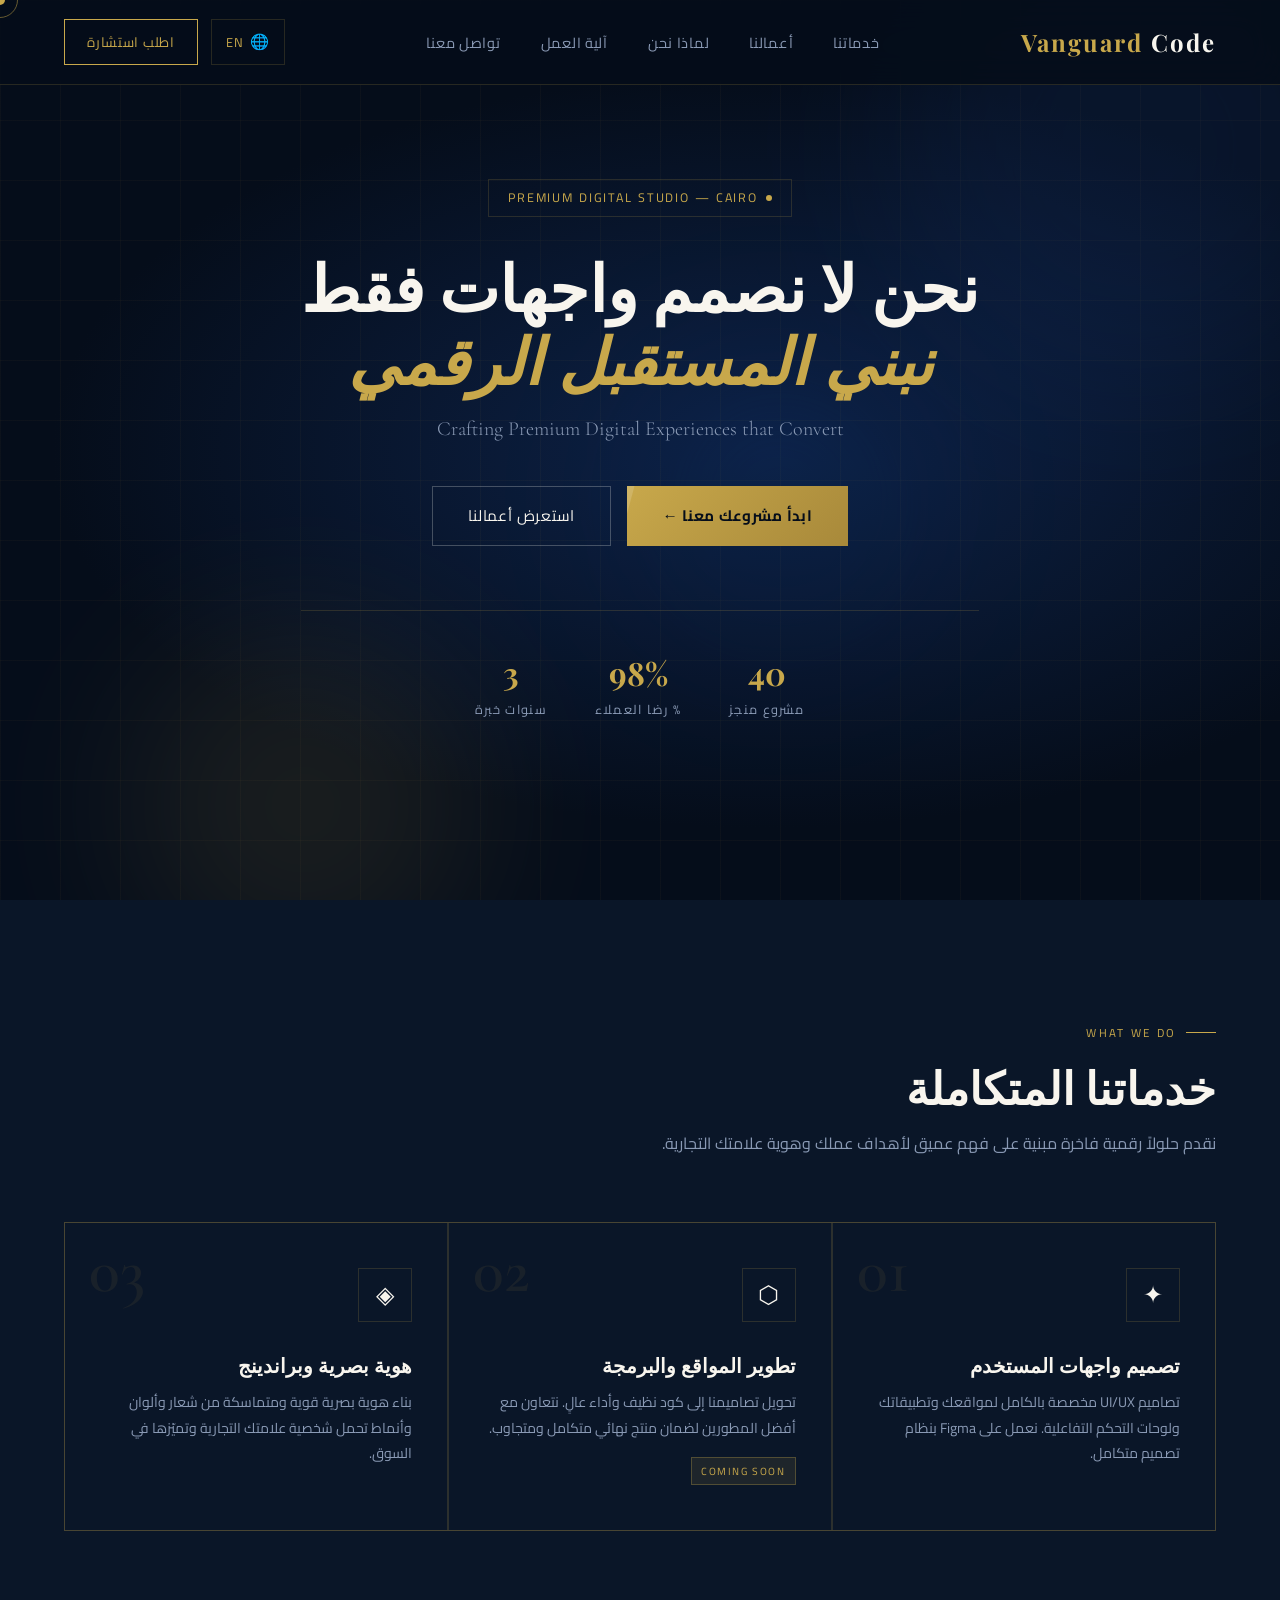
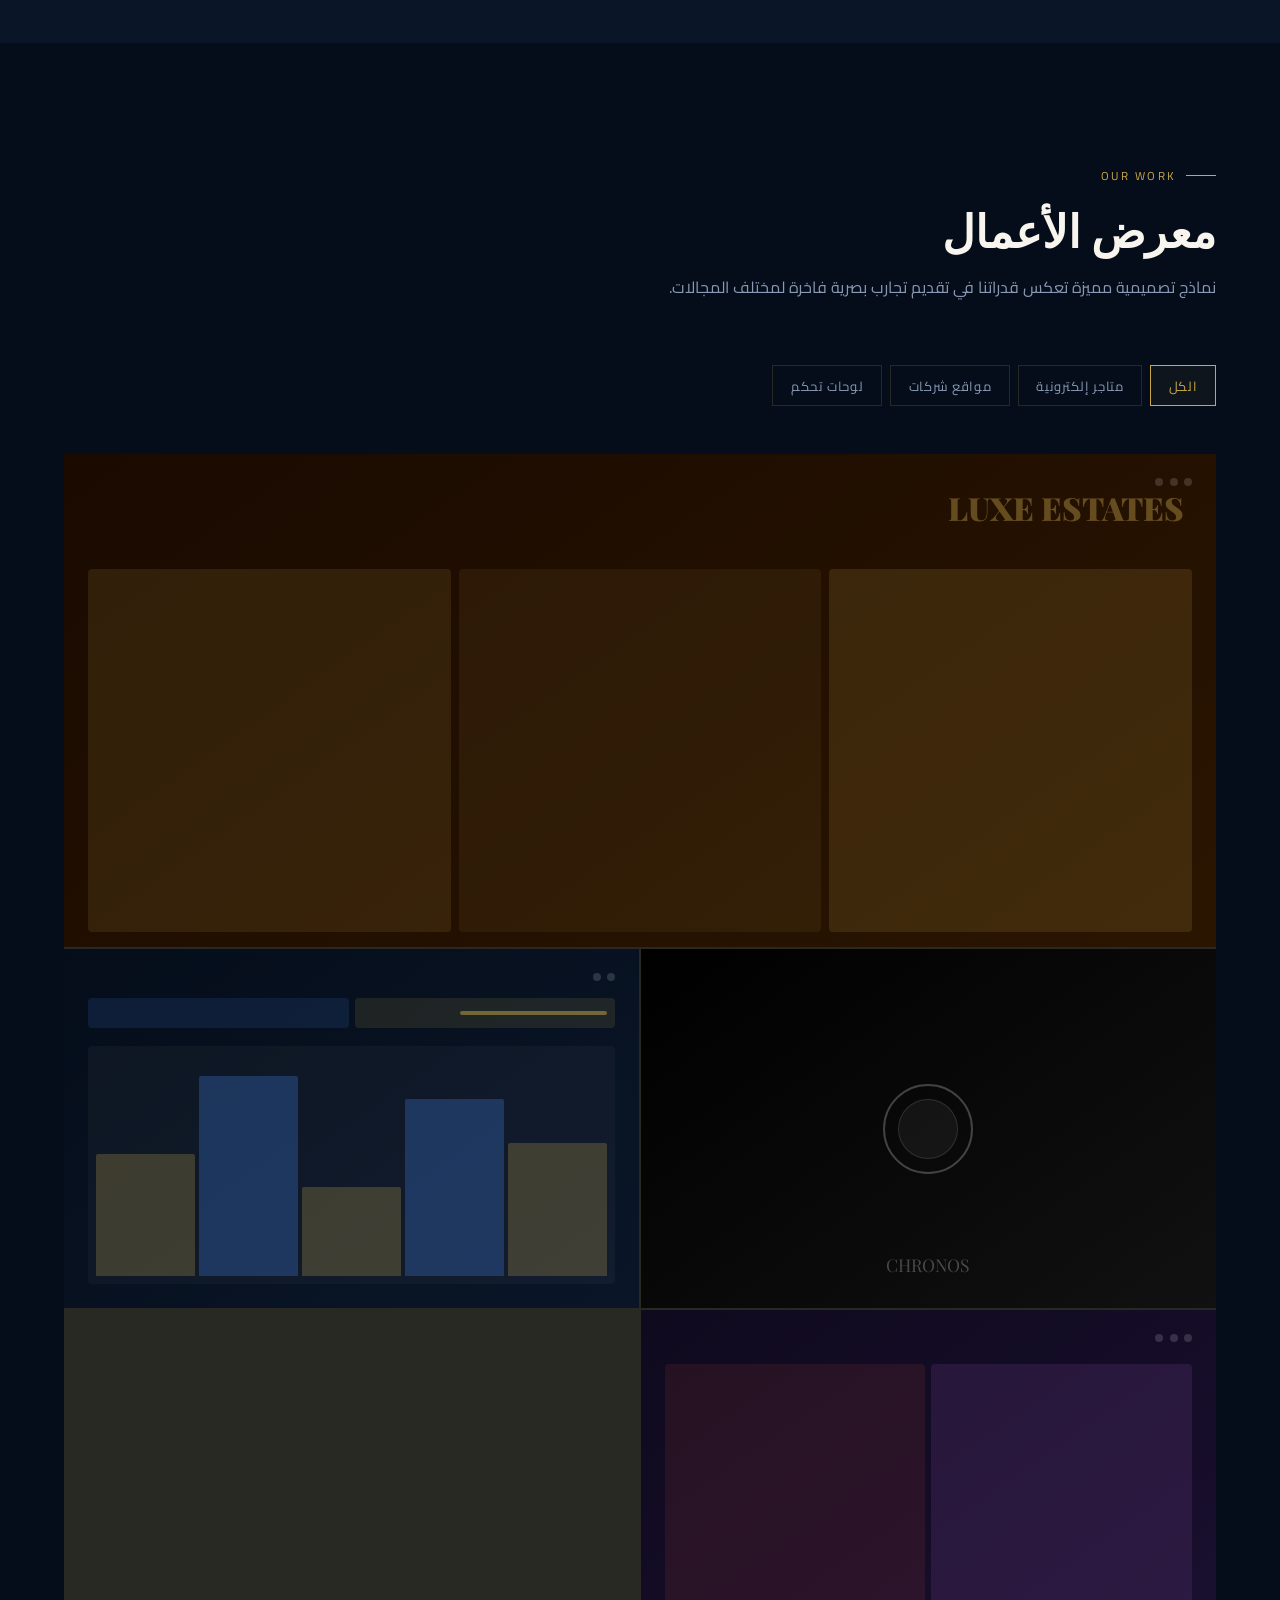
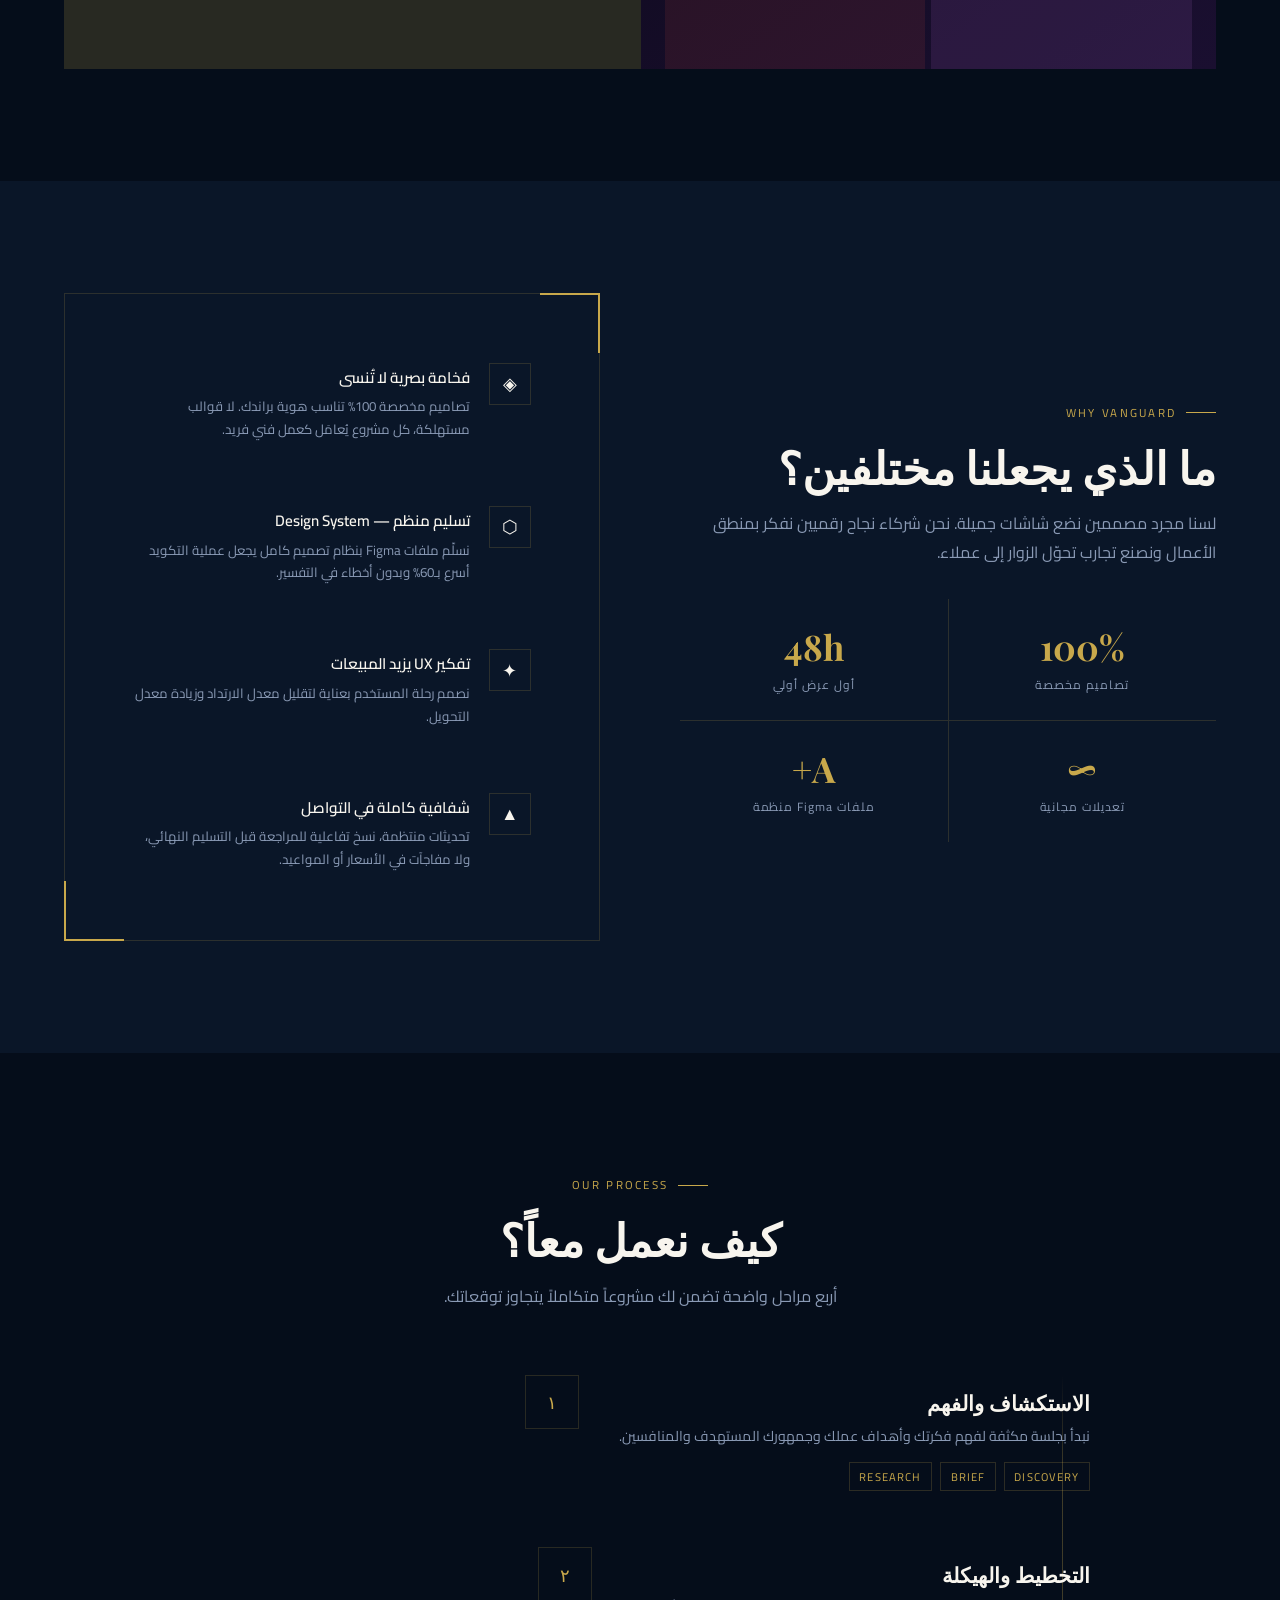
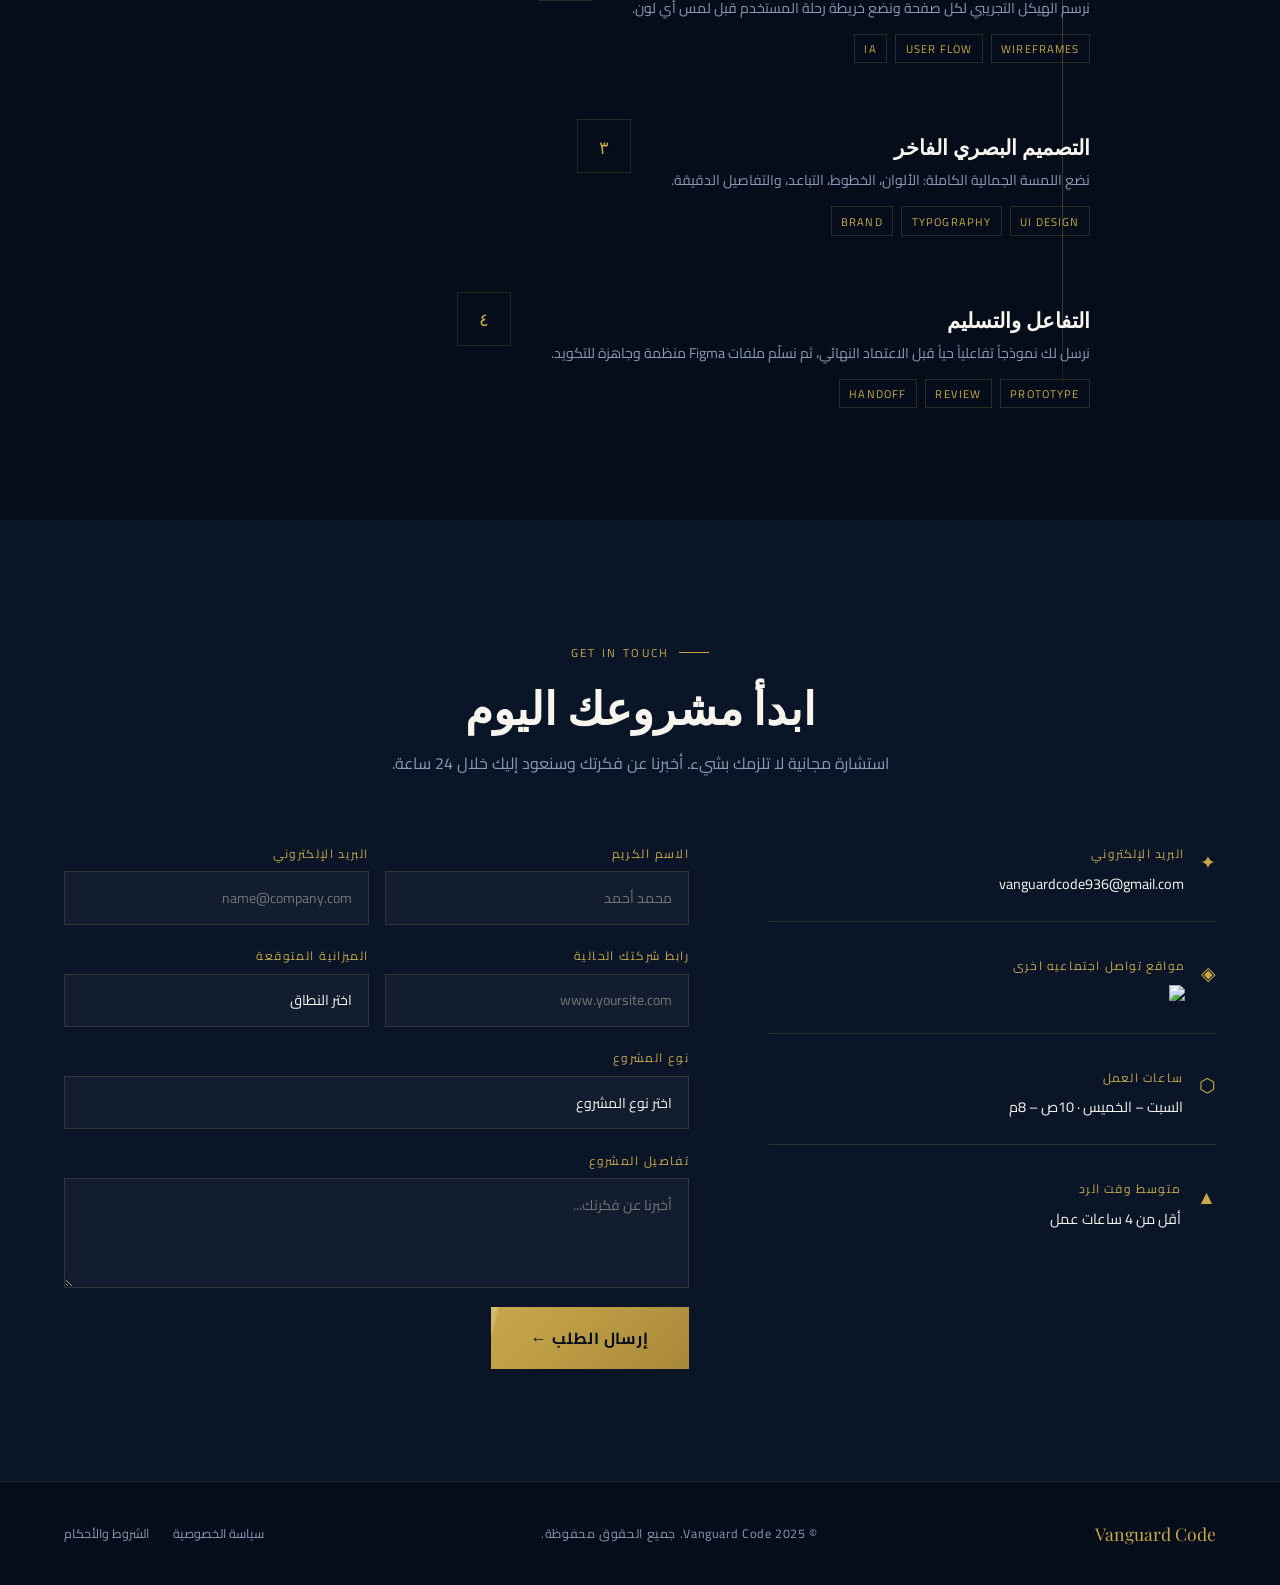
==== commit 26cc08e9: "Update index.html" ====
--- a/index.html
+++ b/index.html
@@ -284,7 +284,7 @@
   <div class="contact-grid">
     <div class="contact-info reveal">
       <div class="contact-item"><div class="contact-icon">✦</div><div><div class="contact-label t" data-ar="البريد الإلكتروني" data-en="Email">البريد الإلكتروني</div><div class="contact-value">vanguardcode936@gmail.com</div></div></div>
-      <div class="contact-item"><div class="contact-icon">◈</div><div><div class="contact-label t" data-ar="واتساب / تيليجرام" data-en="WhatsApp / Telegram">واتساب / تيليجرام</div><div class="contact-value">+20 100 000 0000</div></div></div>
+      <div class="contact-item"><div class="contact-icon">◈</div><div><div class="contact-label t" data-ar="واتساب / تيليجرام" data-en="WhatsApp / Telegram">مواقع تواصل اجتماعيه اخرى</div><div class="contact-value"><a href="https://www.tiktok.com/@vanguard.code?is_from_webapp=1&sender_device=pc" alt="instrgram-icon"><img src="icon8-instagram-logo-30.png"></a></div></div></div>
       <div class="contact-item"><div class="contact-icon">⬡</div><div><div class="contact-label t" data-ar="ساعات العمل" data-en="Working Hours">ساعات العمل</div><div class="contact-value t" data-ar="السبت – الخميس · 10ص – 8م" data-en="Sat – Thu · 10AM – 8PM">السبت – الخميس · 10ص – 8م</div></div></div>
       <div class="contact-item"><div class="contact-icon">▲</div><div><div class="contact-label t" data-ar="متوسط وقت الرد" data-en="Average Response Time">متوسط وقت الرد</div><div class="contact-value t" data-ar="أقل من 4 ساعات عمل" data-en="Under 4 business hours">أقل من 4 ساعات عمل</div></div></div>
     </div>
@@ -336,4 +336,4 @@
 </footer>
 <script src="script.js"></script>
 </body>
-</html>+</html>
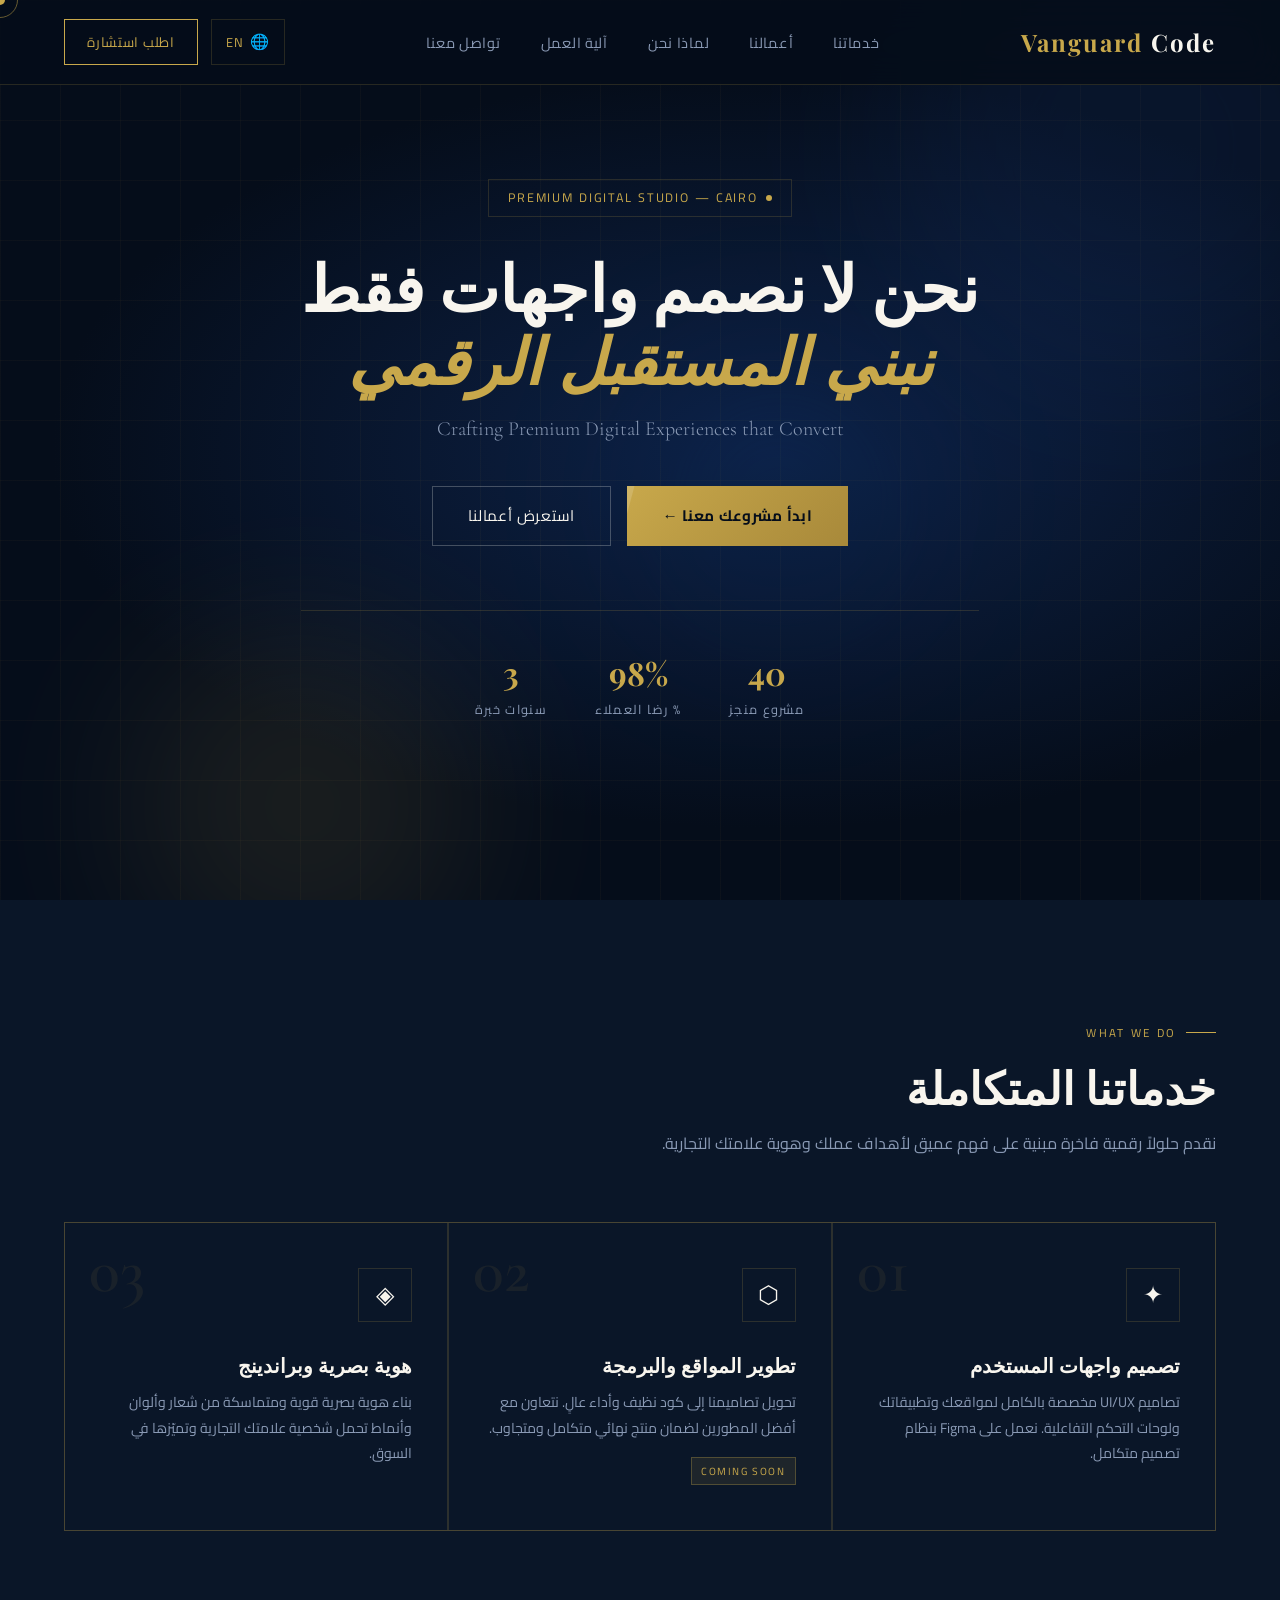
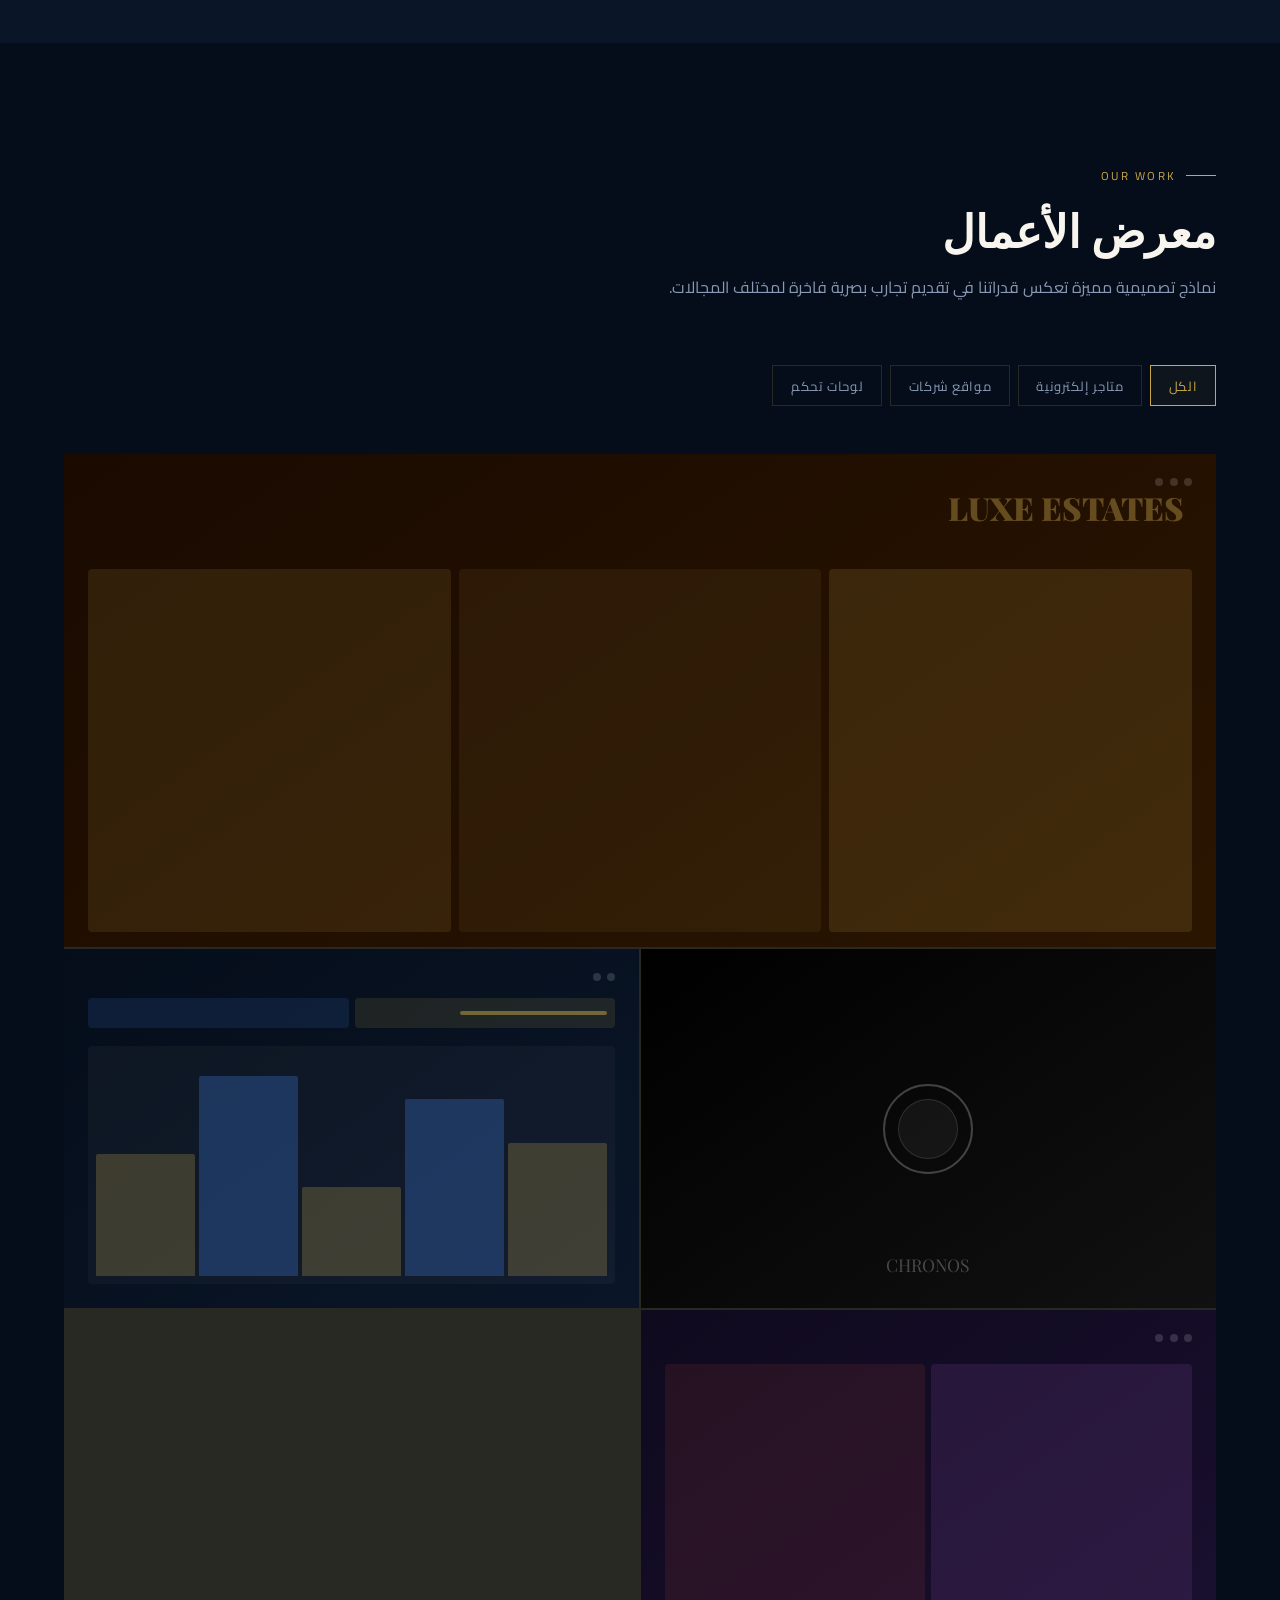
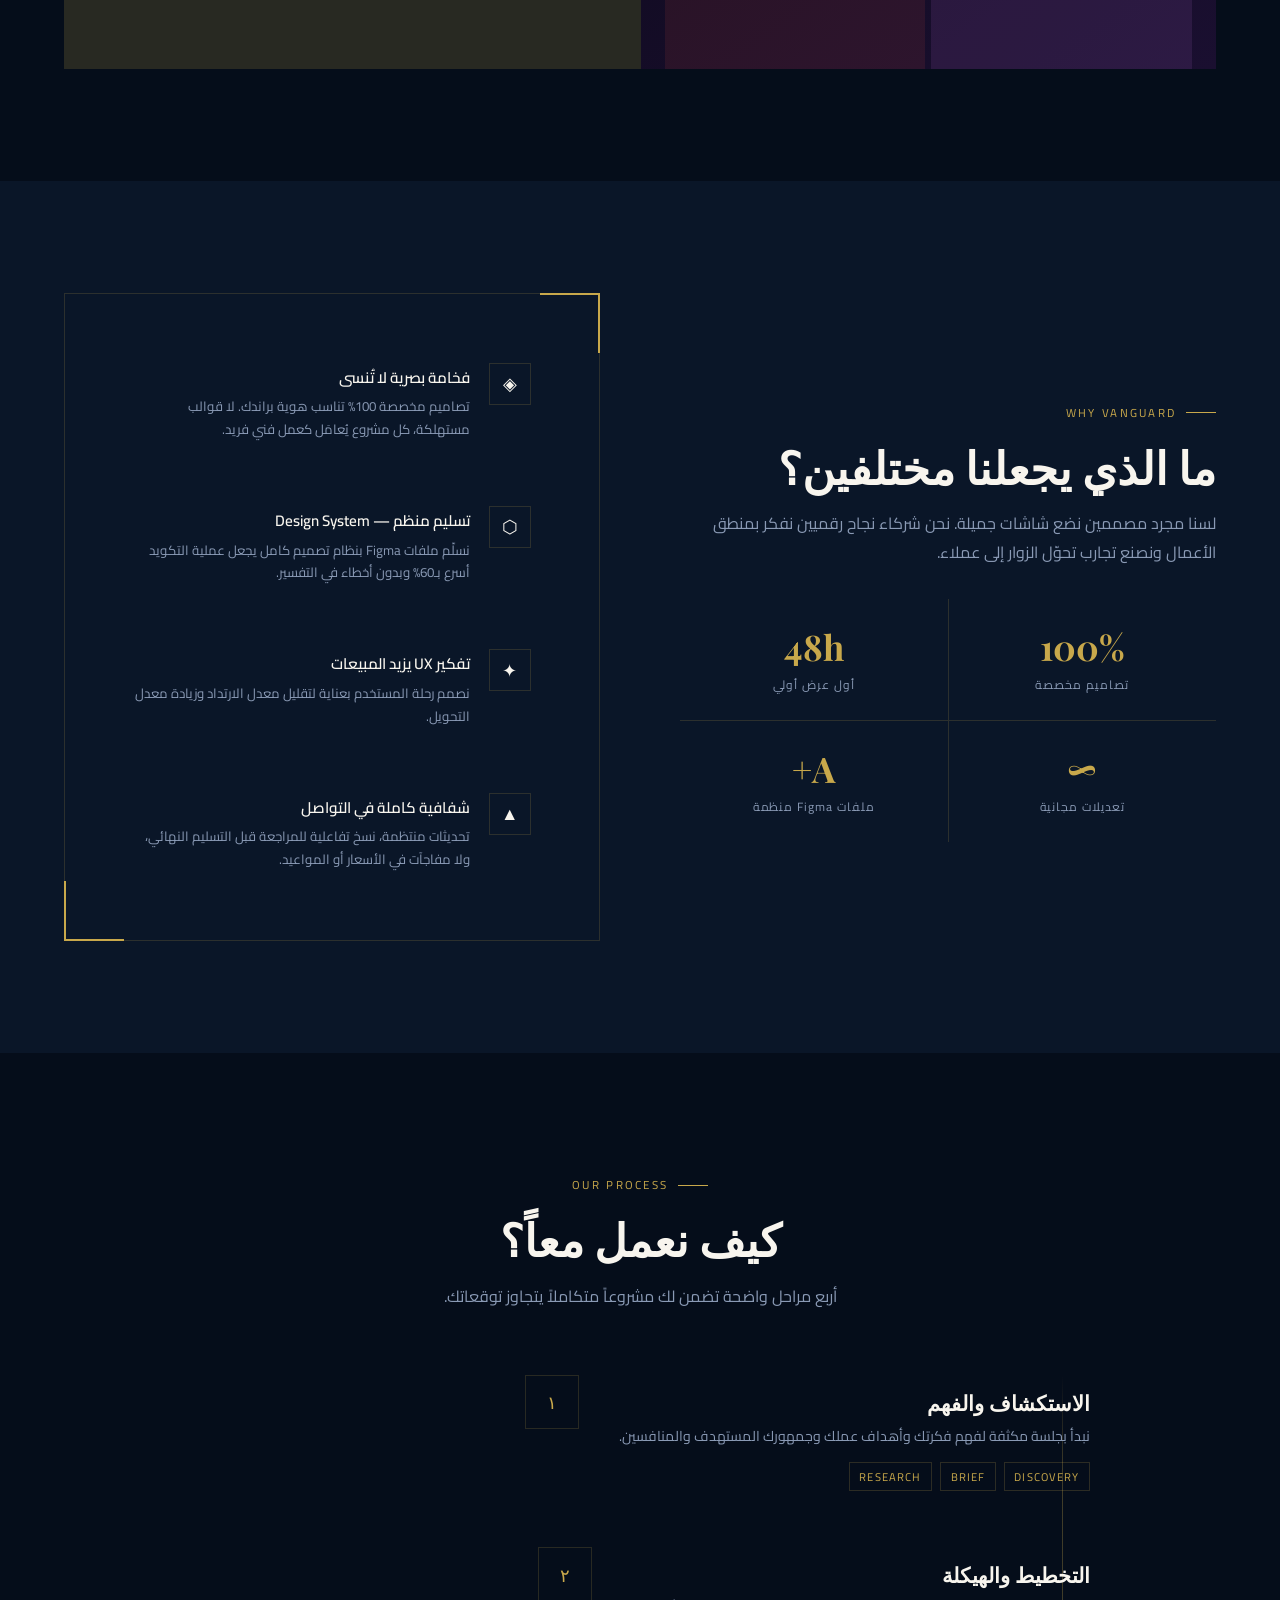
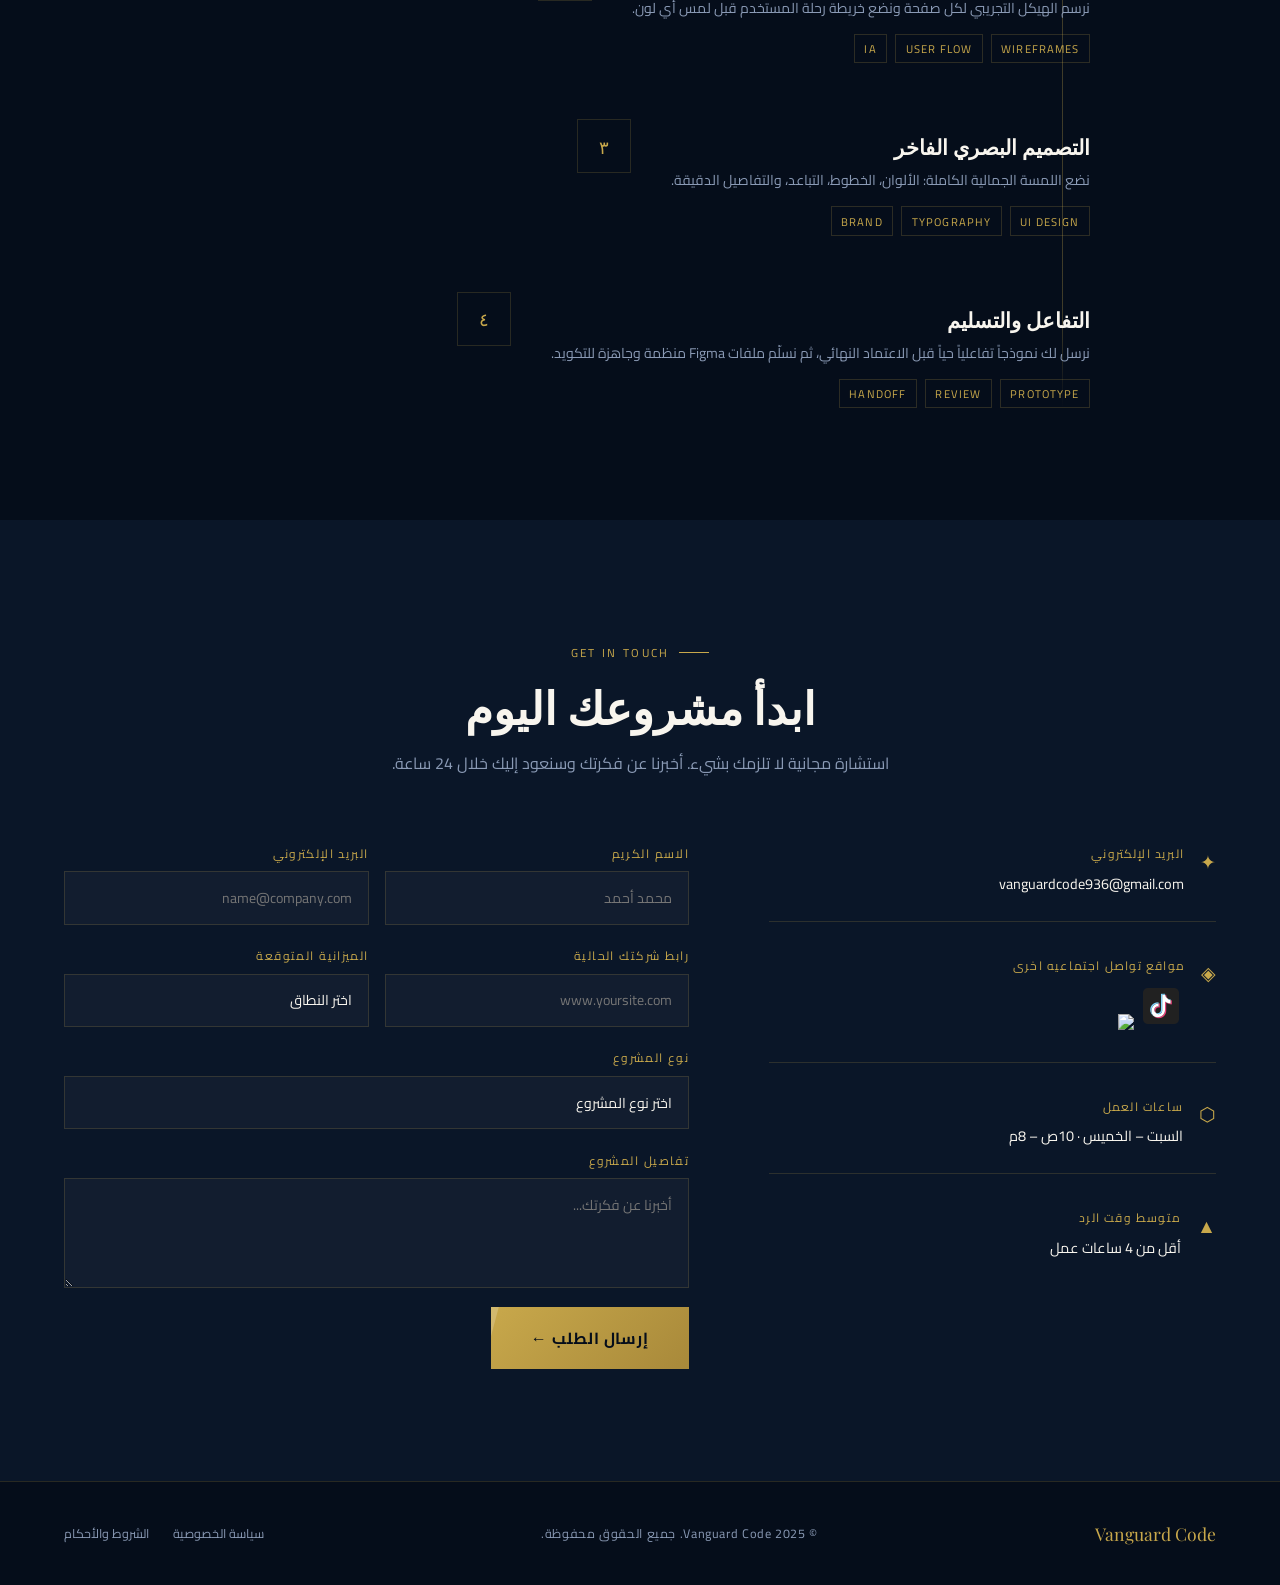
==== commit 100939da: "Update index.html" ====
--- a/index.html
+++ b/index.html
@@ -284,7 +284,8 @@
   <div class="contact-grid">
     <div class="contact-info reveal">
       <div class="contact-item"><div class="contact-icon">✦</div><div><div class="contact-label t" data-ar="البريد الإلكتروني" data-en="Email">البريد الإلكتروني</div><div class="contact-value">vanguardcode936@gmail.com</div></div></div>
-      <div class="contact-item"><div class="contact-icon">◈</div><div><div class="contact-label t" data-ar="واتساب / تيليجرام" data-en="WhatsApp / Telegram">مواقع تواصل اجتماعيه اخرى</div><div class="contact-value"><a href="https://www.tiktok.com/@vanguard.code?is_from_webapp=1&sender_device=pc" alt="instrgram-icon"><img src="icon8-instagram-logo-30.png"></a></div></div></div>
+      <div class="contact-item"><div class="contact-icon">◈</div><div><div class="contact-label t" data-ar="واتساب / تيليجرام" data-en="WhatsApp / Telegram">مواقع تواصل اجتماعيه اخرى</div><div class="contact-value"><a href="https://www.tiktok.com/@vanguard.code?is_from_webapp=1&sender_device=pc" alt="tiktok-icon"><img src="icons8-tiktok-logo-48.png"></a>
+<a href="https://www.instagram.com/vanguardcod?igsh=MXMzdzZ5MGMzb2ZkOA==" alt="instagram-icon"><img src="icons8-instagram-logo-48.png"></a></div></div></div>
       <div class="contact-item"><div class="contact-icon">⬡</div><div><div class="contact-label t" data-ar="ساعات العمل" data-en="Working Hours">ساعات العمل</div><div class="contact-value t" data-ar="السبت – الخميس · 10ص – 8م" data-en="Sat – Thu · 10AM – 8PM">السبت – الخميس · 10ص – 8م</div></div></div>
       <div class="contact-item"><div class="contact-icon">▲</div><div><div class="contact-label t" data-ar="متوسط وقت الرد" data-en="Average Response Time">متوسط وقت الرد</div><div class="contact-value t" data-ar="أقل من 4 ساعات عمل" data-en="Under 4 business hours">أقل من 4 ساعات عمل</div></div></div>
     </div>
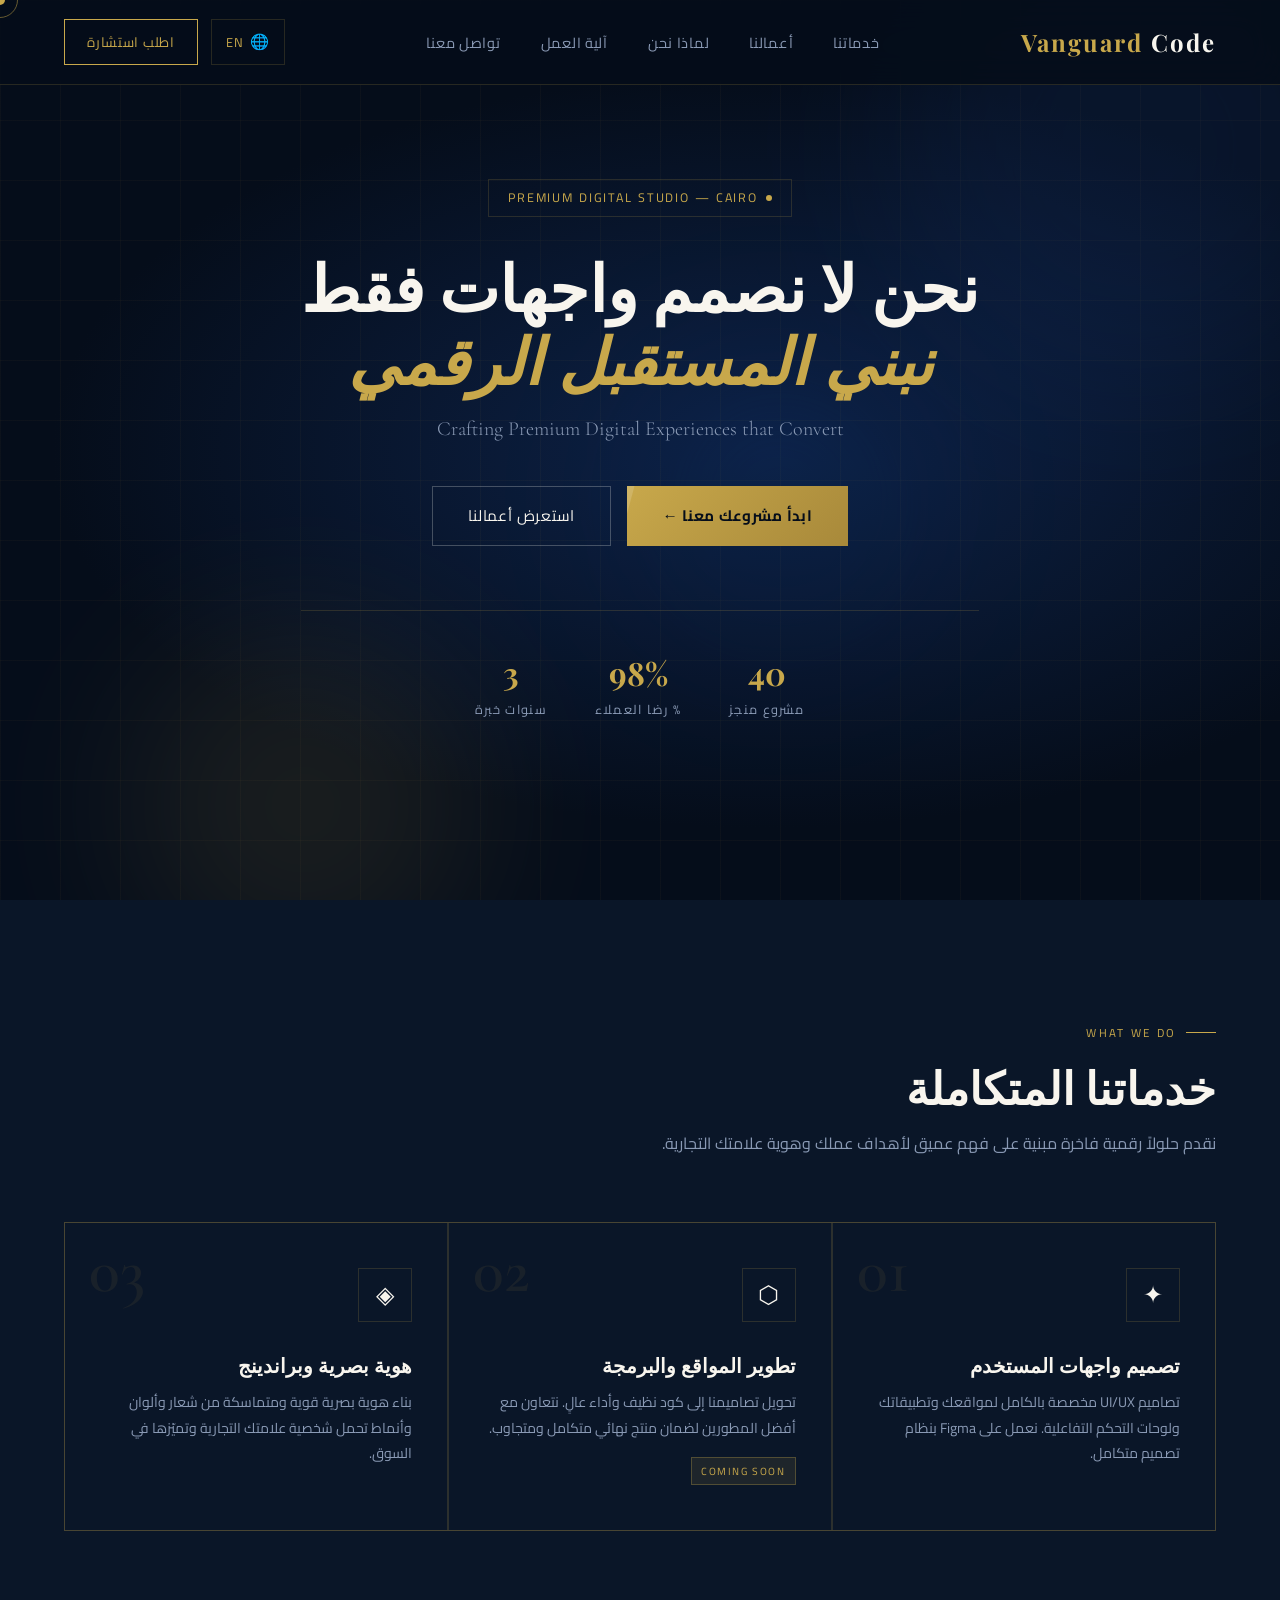
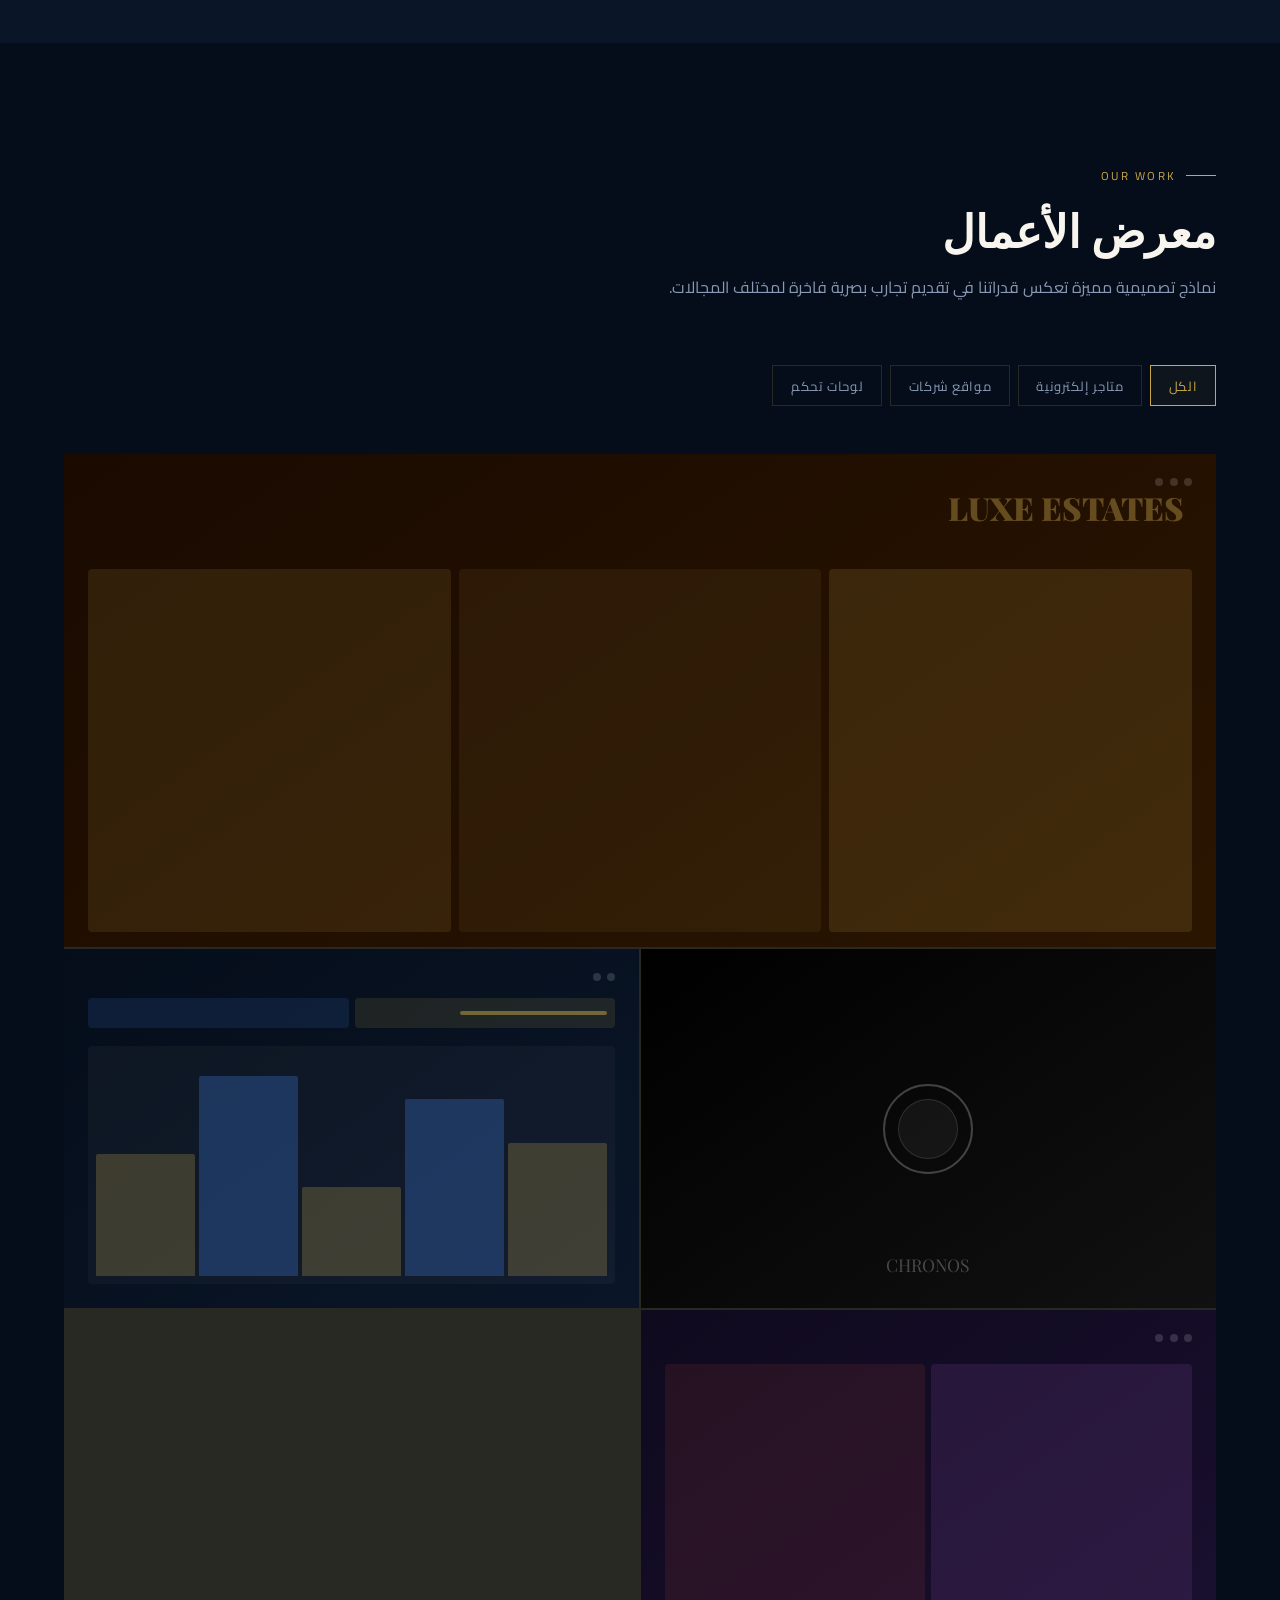
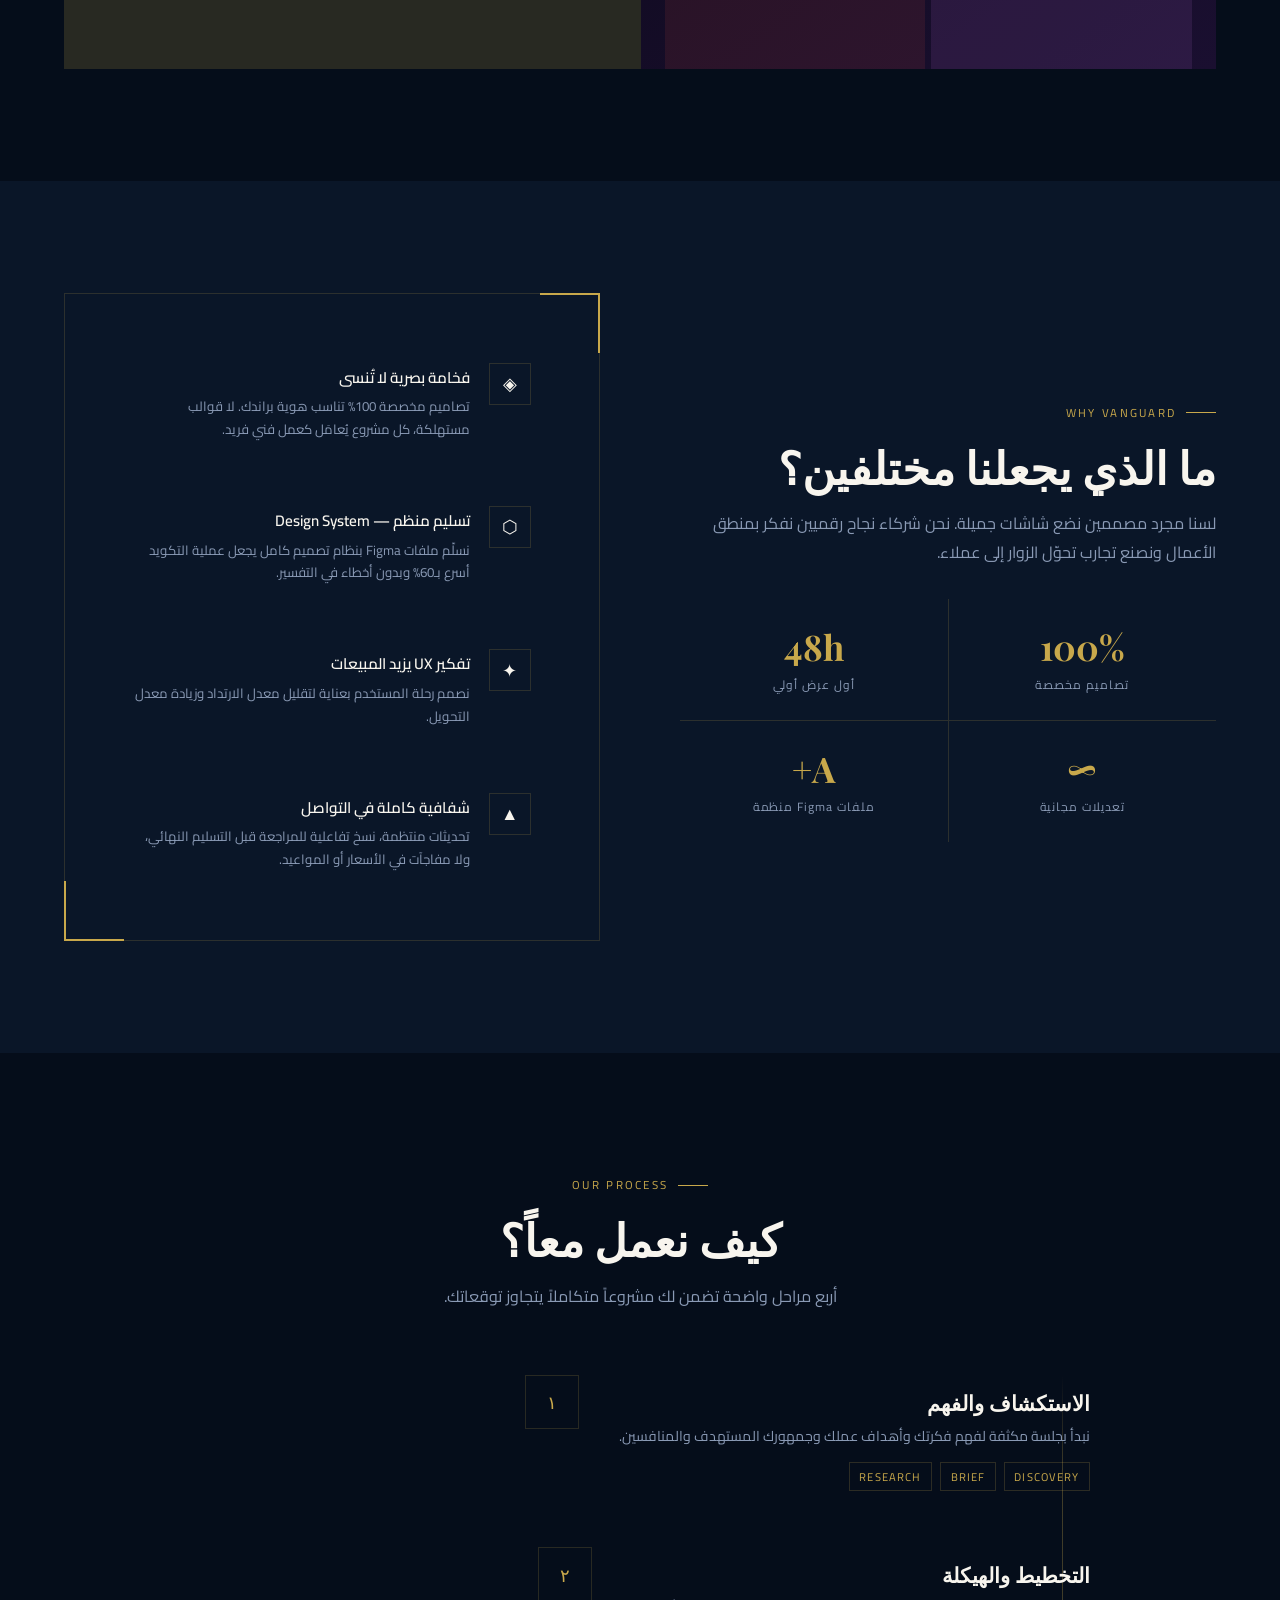
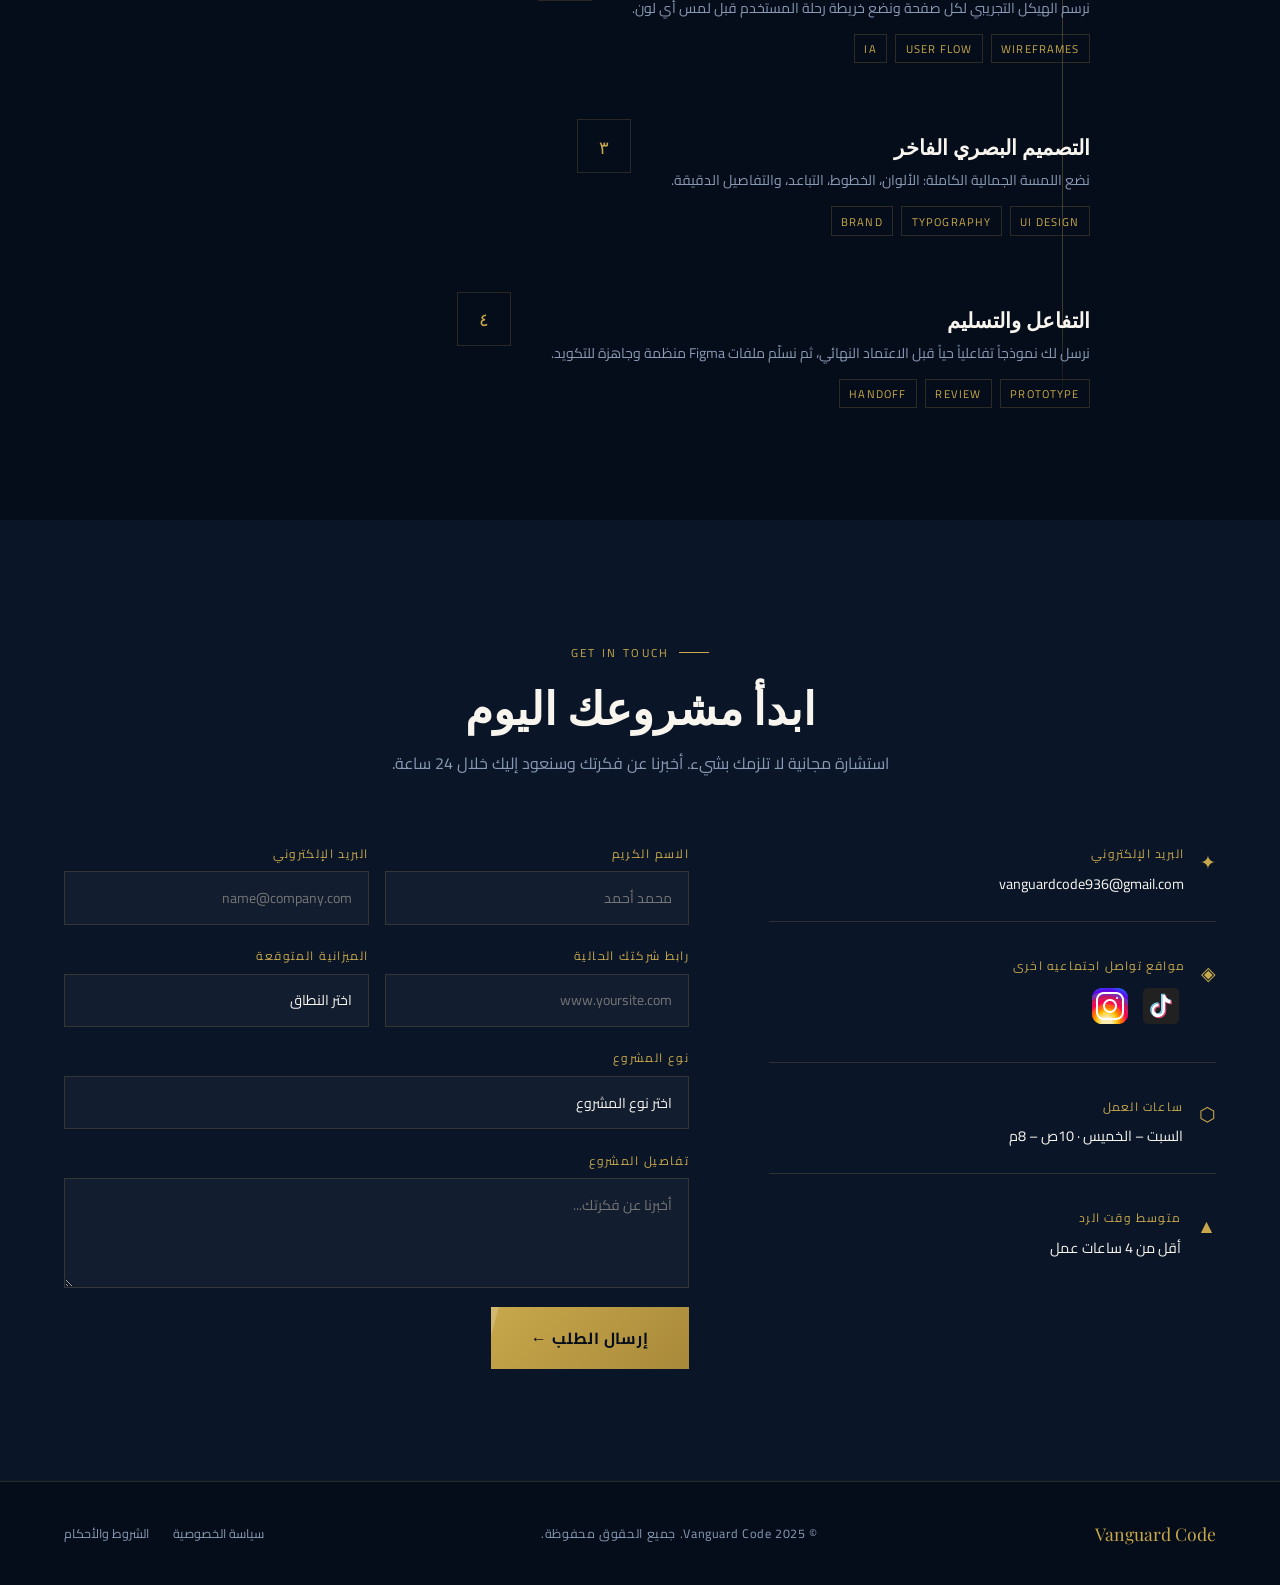
==== commit f408bd41: "Update index.html" ====
--- a/index.html
+++ b/index.html
@@ -1,6 +1,19 @@
 <!DOCTYPE html>
 <html lang="ar" dir="rtl" id="htmlRoot">
 <head>
+    <!-- TikTok Pixel Code Start -->
+<script>
+!function (w, d, t) {
+  w.TiktokAnalyticsObject=t;var ttq=w[t]=w[t]||[];ttq.methods=["page","track","identify","instances","debug","on","off","once","ready","alias","group","enableCookie","disableCookie","holdConsent","revokeConsent","grantConsent"],ttq.setAndDefer=function(t,e){t[e]=function(){t.push([e].concat(Array.prototype.slice.call(arguments,0)))}};for(var i=0;i<ttq.methods.length;i++)ttq.setAndDefer(ttq,ttq.methods[i]);ttq.instance=function(t){for(
+var e=ttq._i[t]||[],n=0;n<ttq.methods.length;n++)ttq.setAndDefer(e,ttq.methods[n]);return e},ttq.load=function(e,n){var r="https://analytics.tiktok.com/i18n/pixel/events.js",o=n&&n.partner;ttq._i=ttq._i||{},ttq._i[e]=[],ttq._i[e]._u=r,ttq._t=ttq._t||{},ttq._t[e]=+new Date,ttq._o=ttq._o||{},ttq._o[e]=n||{};n=document.createElement("script")
+;n.type="text/javascript",n.async=!0,n.src=r+"?sdkid="+e+"&lib="+t;e=document.getElementsByTagName("script")[0];e.parentNode.insertBefore(n,e)};
+
+
+  ttq.load('D8SAN4BC77U677EP2U4G');
+  ttq.page();
+}(window, document, 'ttq');
+</script>
+<!-- TikTok Pixel Code End -->
     <link rel="icon" type="image/png" href="favicon.png?v=1">
 <meta charset="UTF-8">
 <meta name="viewport" content="width=device-width, initial-scale=1.0, viewport-fit=cover">
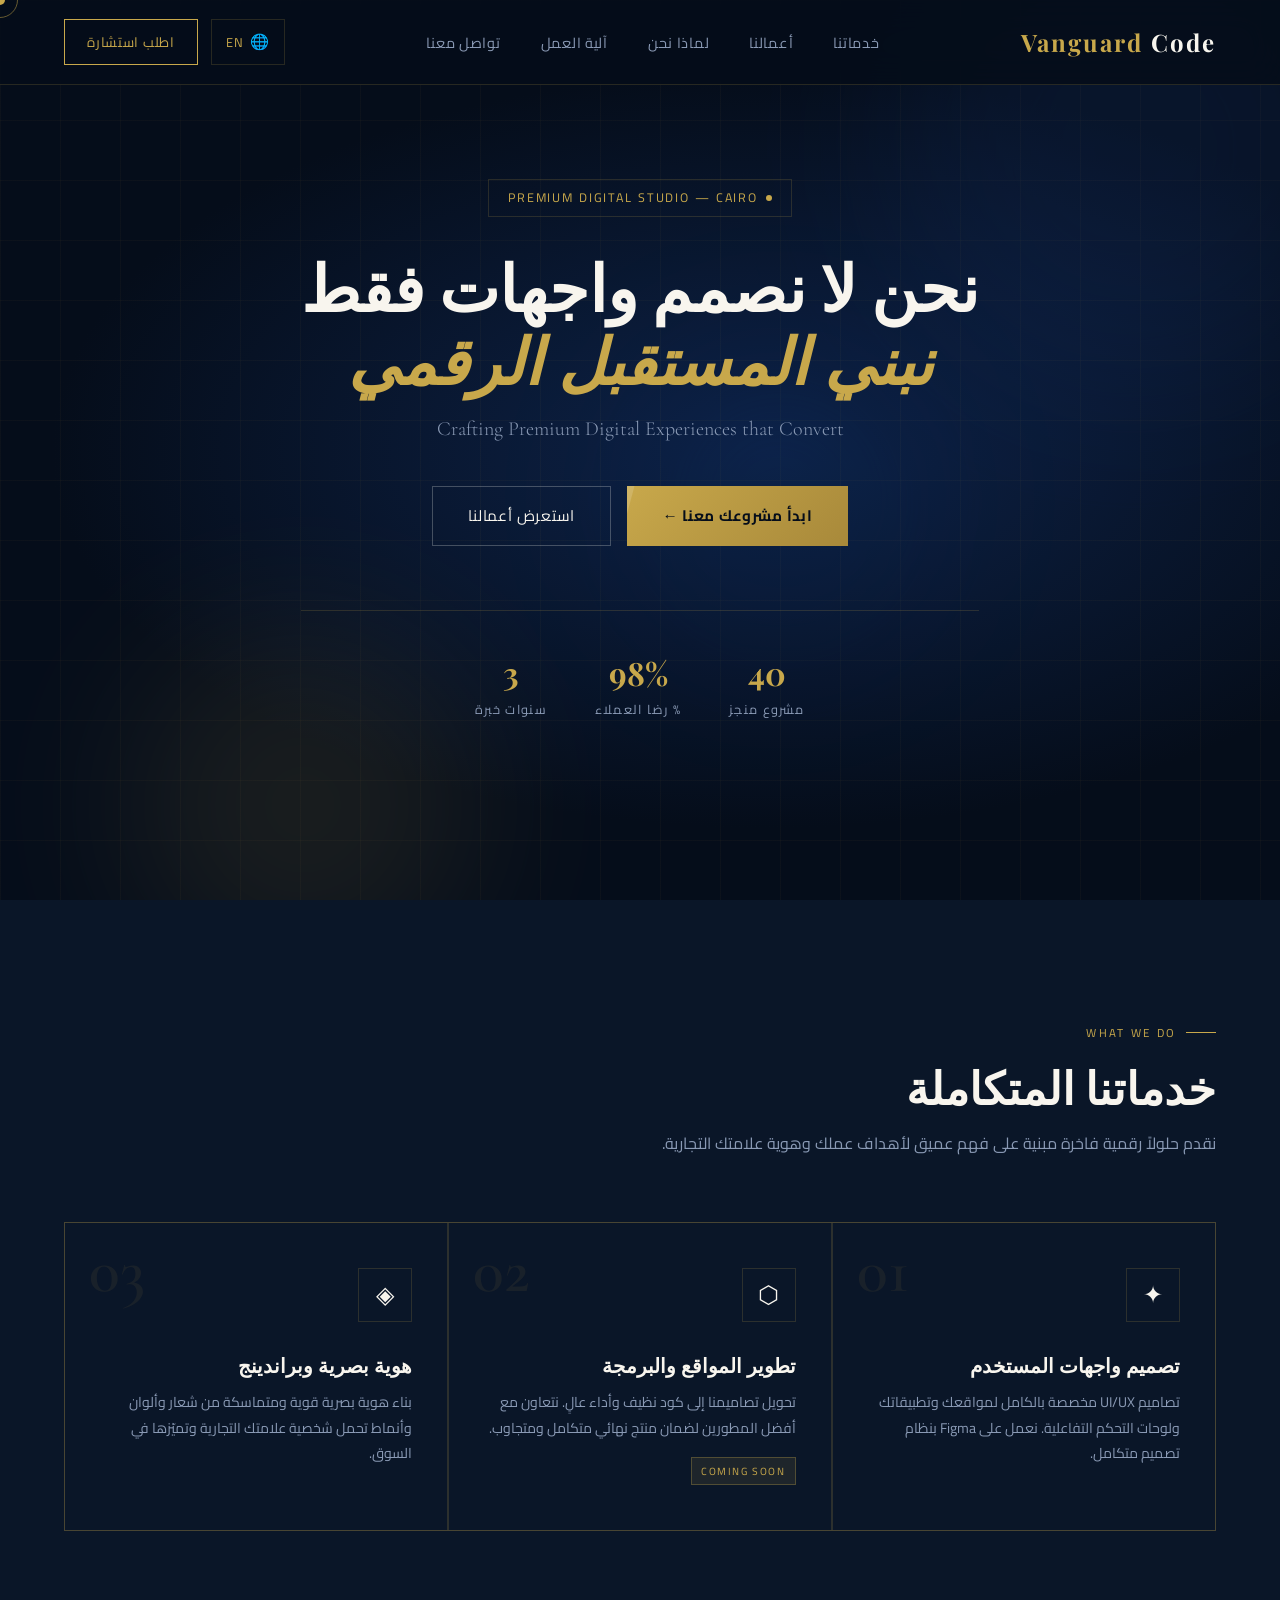
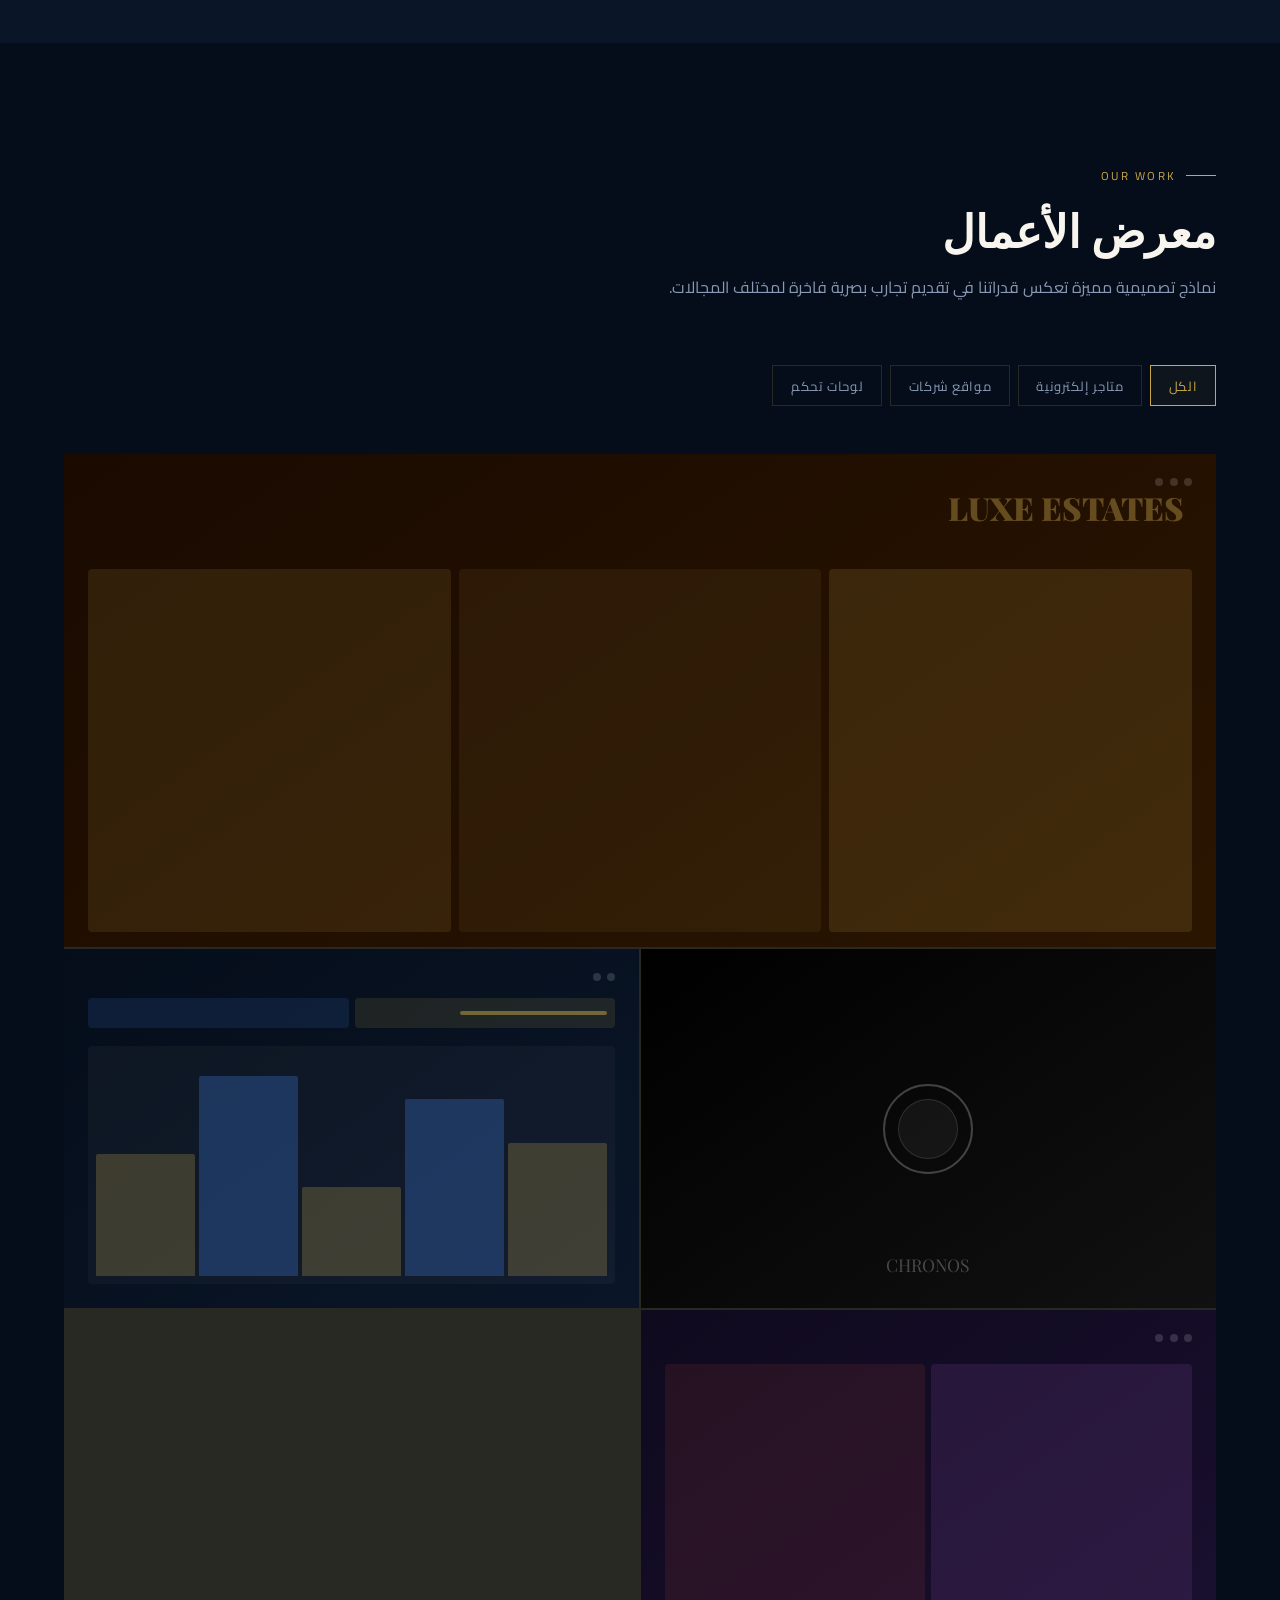
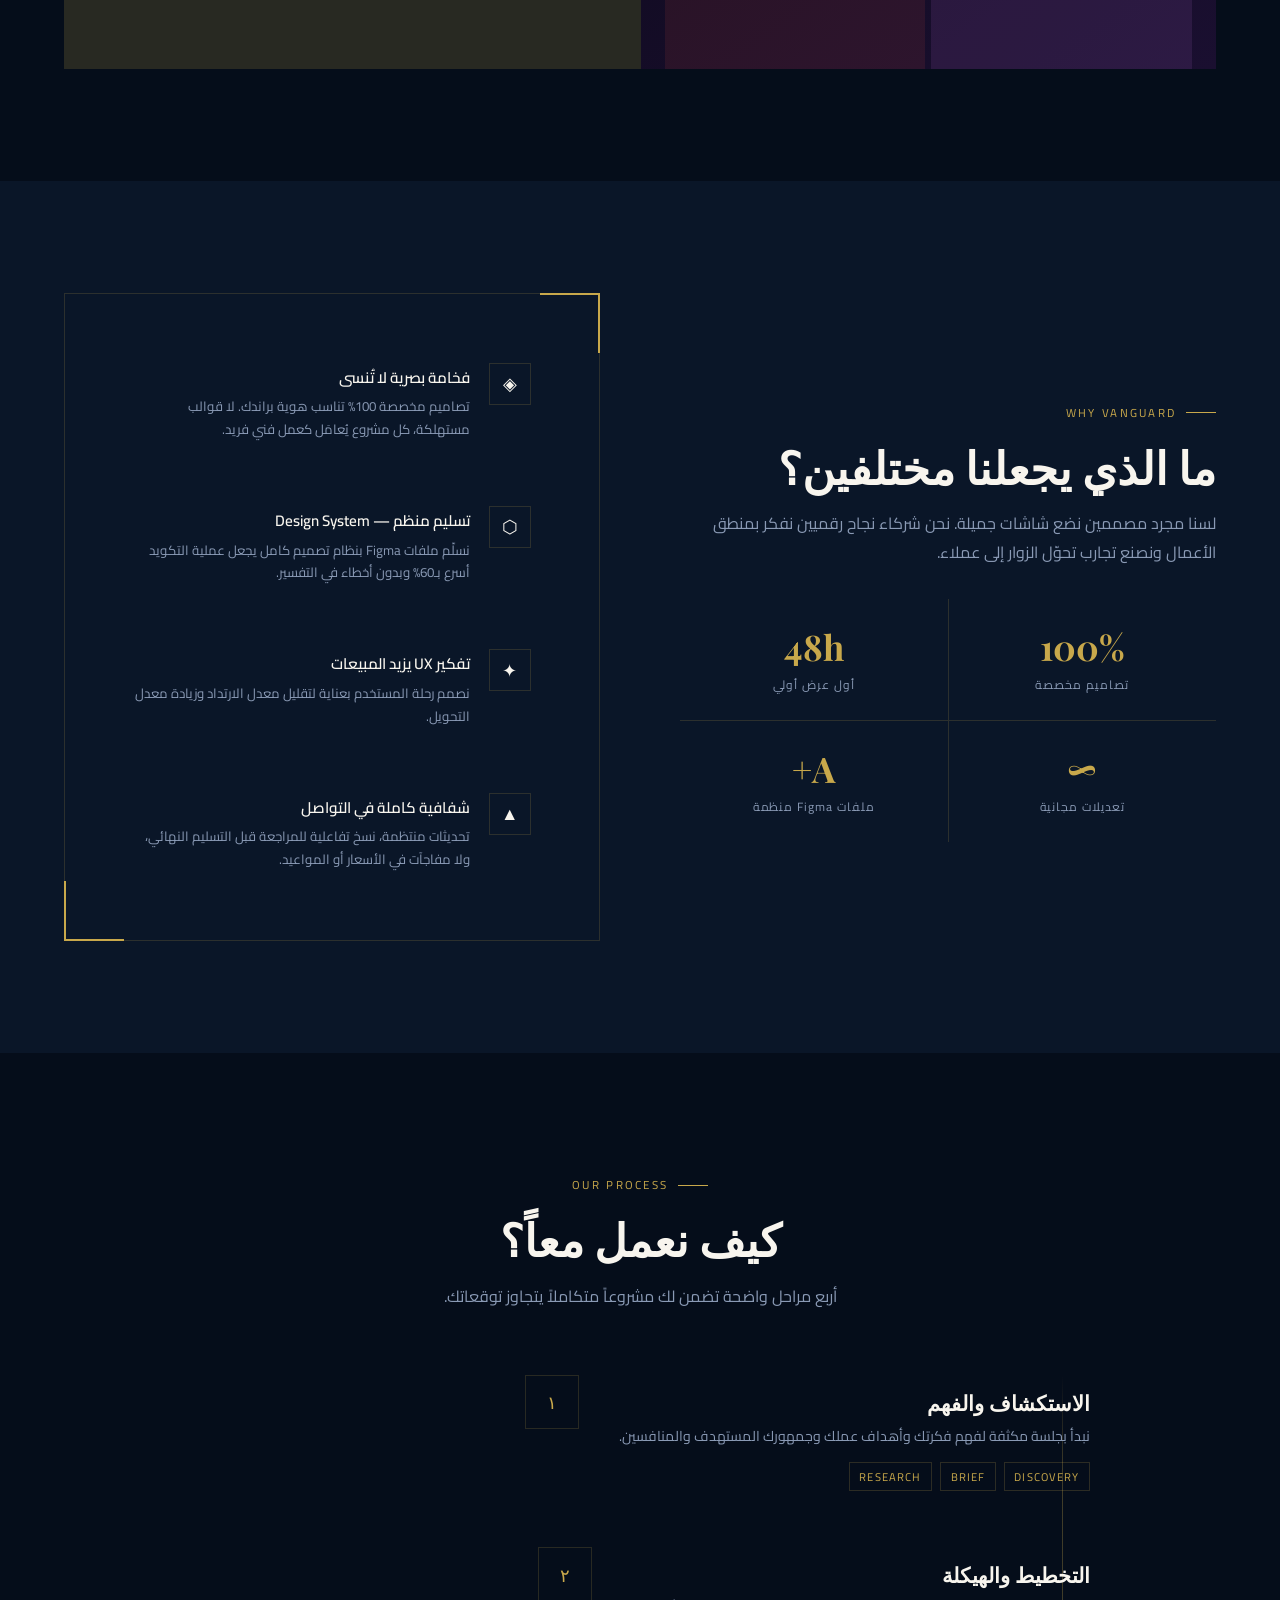
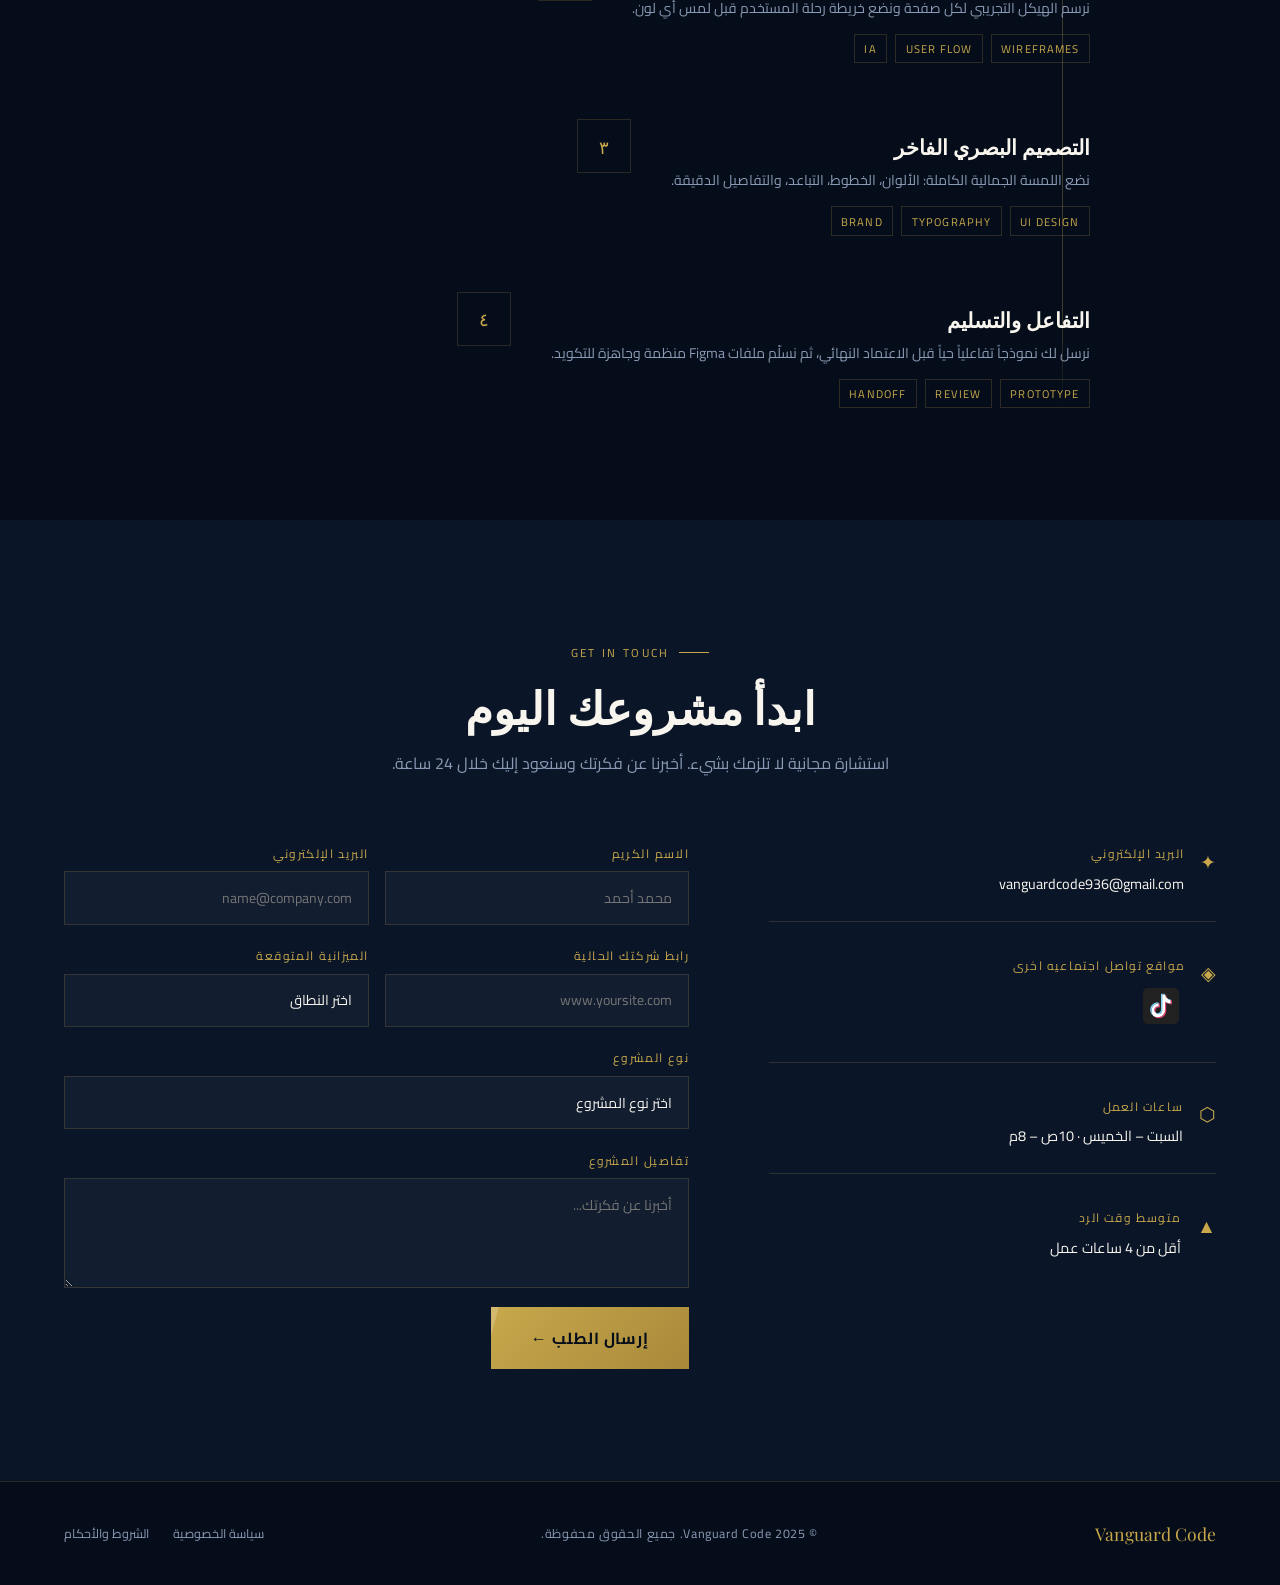
==== commit c6c0ecdb: "Update index.html" ====
--- a/index.html
+++ b/index.html
@@ -1,7 +1,7 @@
 <!DOCTYPE html>
 <html lang="ar" dir="rtl" id="htmlRoot">
 <head>
-    <!-- TikTok Pixel Code Start -->
+<!-- TikTok Pixel Code Start -->
 <script>
 !function (w, d, t) {
   w.TiktokAnalyticsObject=t;var ttq=w[t]=w[t]||[];ttq.methods=["page","track","identify","instances","debug","on","off","once","ready","alias","group","enableCookie","disableCookie","holdConsent","revokeConsent","grantConsent"],ttq.setAndDefer=function(t,e){t[e]=function(){t.push([e].concat(Array.prototype.slice.call(arguments,0)))}};for(var i=0;i<ttq.methods.length;i++)ttq.setAndDefer(ttq,ttq.methods[i]);ttq.instance=function(t){for(
@@ -9,7 +9,7 @@
 ;n.type="text/javascript",n.async=!0,n.src=r+"?sdkid="+e+"&lib="+t;e=document.getElementsByTagName("script")[0];e.parentNode.insertBefore(n,e)};
 
 
-  ttq.load('D8SAN4BC77U677EP2U4G');
+  ttq.load('D8SARI3C77UFFED96QR0');
   ttq.page();
 }(window, document, 'ttq');
 </script>
@@ -298,7 +298,7 @@
     <div class="contact-info reveal">
       <div class="contact-item"><div class="contact-icon">✦</div><div><div class="contact-label t" data-ar="البريد الإلكتروني" data-en="Email">البريد الإلكتروني</div><div class="contact-value">vanguardcode936@gmail.com</div></div></div>
       <div class="contact-item"><div class="contact-icon">◈</div><div><div class="contact-label t" data-ar="واتساب / تيليجرام" data-en="WhatsApp / Telegram">مواقع تواصل اجتماعيه اخرى</div><div class="contact-value"><a href="https://www.tiktok.com/@vanguard.code?is_from_webapp=1&sender_device=pc" alt="tiktok-icon"><img src="icons8-tiktok-logo-48.png"></a>
-<a href="https://www.instagram.com/vanguardcod?igsh=MXMzdzZ5MGMzb2ZkOA==" alt="instagram-icon"><img src="icons8-instagram-logo-48.png"></a></div></div></div>
+</div></div></div>
       <div class="contact-item"><div class="contact-icon">⬡</div><div><div class="contact-label t" data-ar="ساعات العمل" data-en="Working Hours">ساعات العمل</div><div class="contact-value t" data-ar="السبت – الخميس · 10ص – 8م" data-en="Sat – Thu · 10AM – 8PM">السبت – الخميس · 10ص – 8م</div></div></div>
       <div class="contact-item"><div class="contact-icon">▲</div><div><div class="contact-label t" data-ar="متوسط وقت الرد" data-en="Average Response Time">متوسط وقت الرد</div><div class="contact-value t" data-ar="أقل من 4 ساعات عمل" data-en="Under 4 business hours">أقل من 4 ساعات عمل</div></div></div>
     </div>
